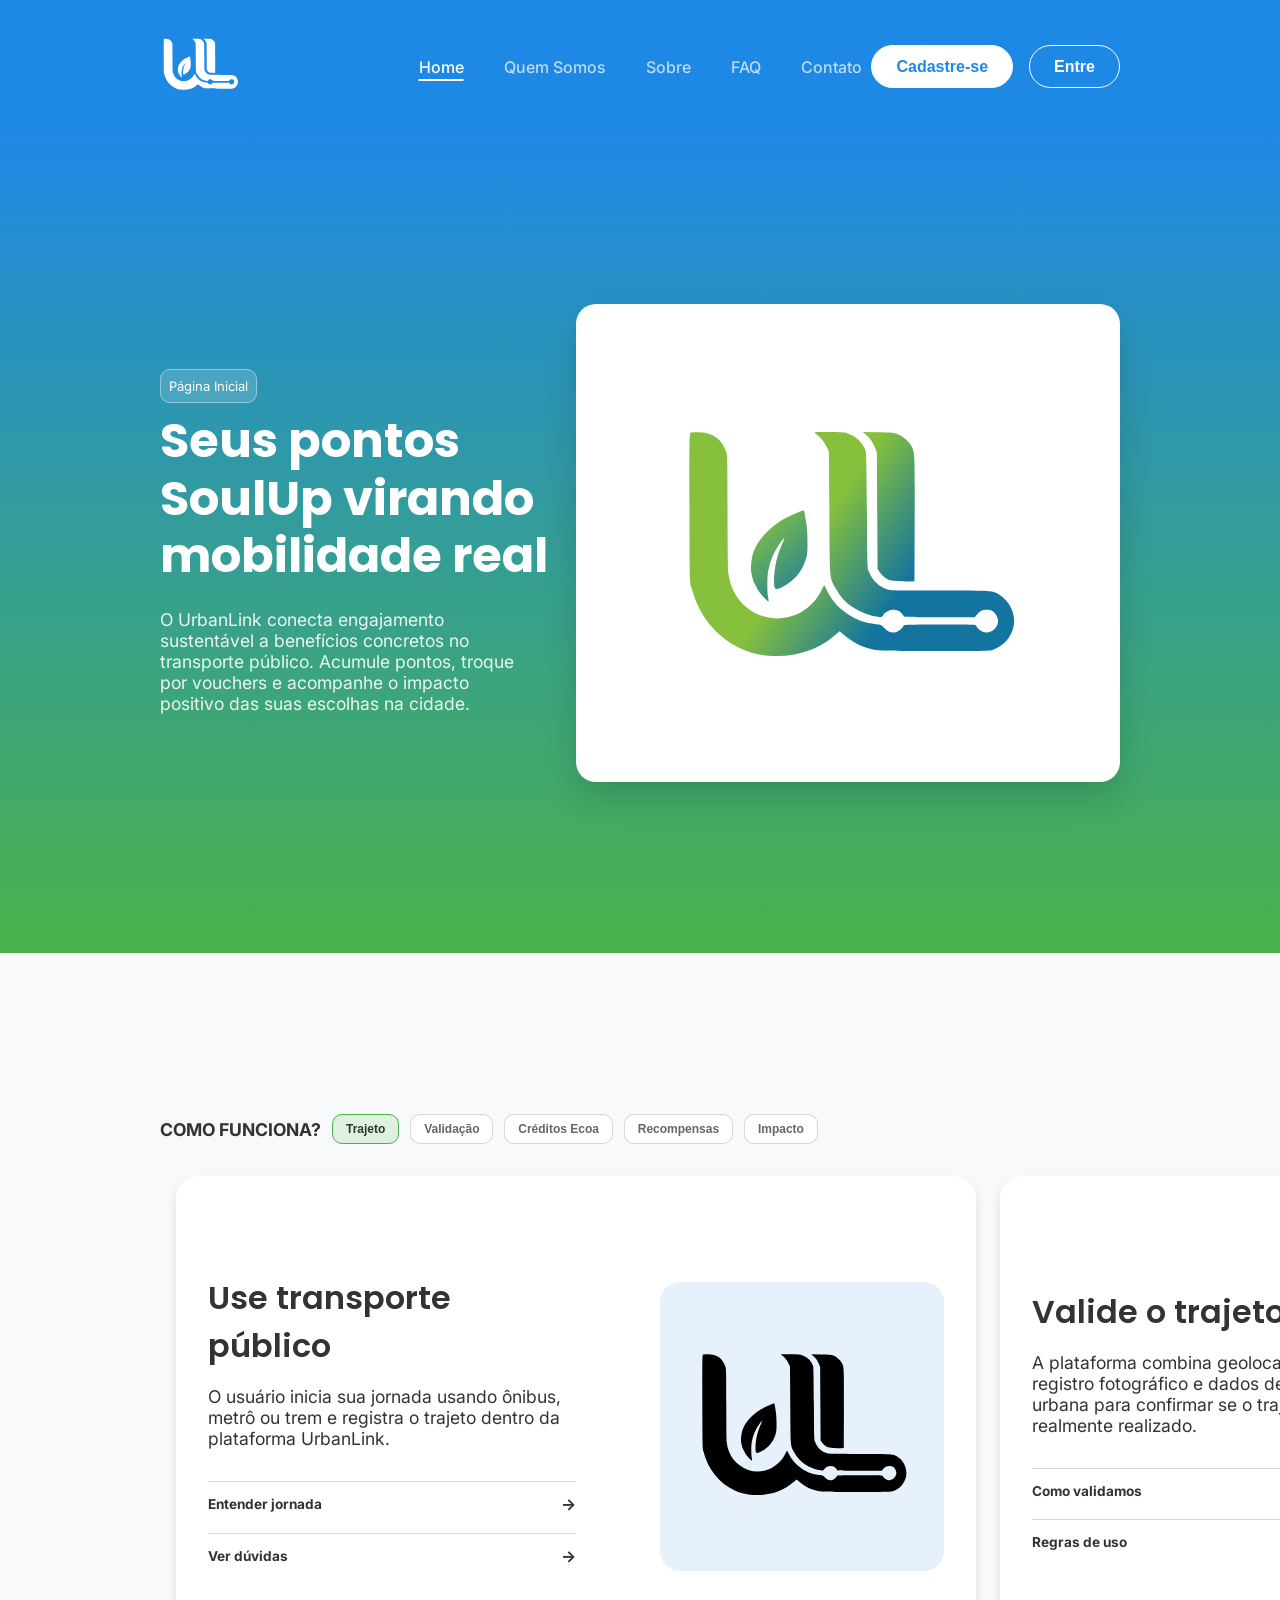
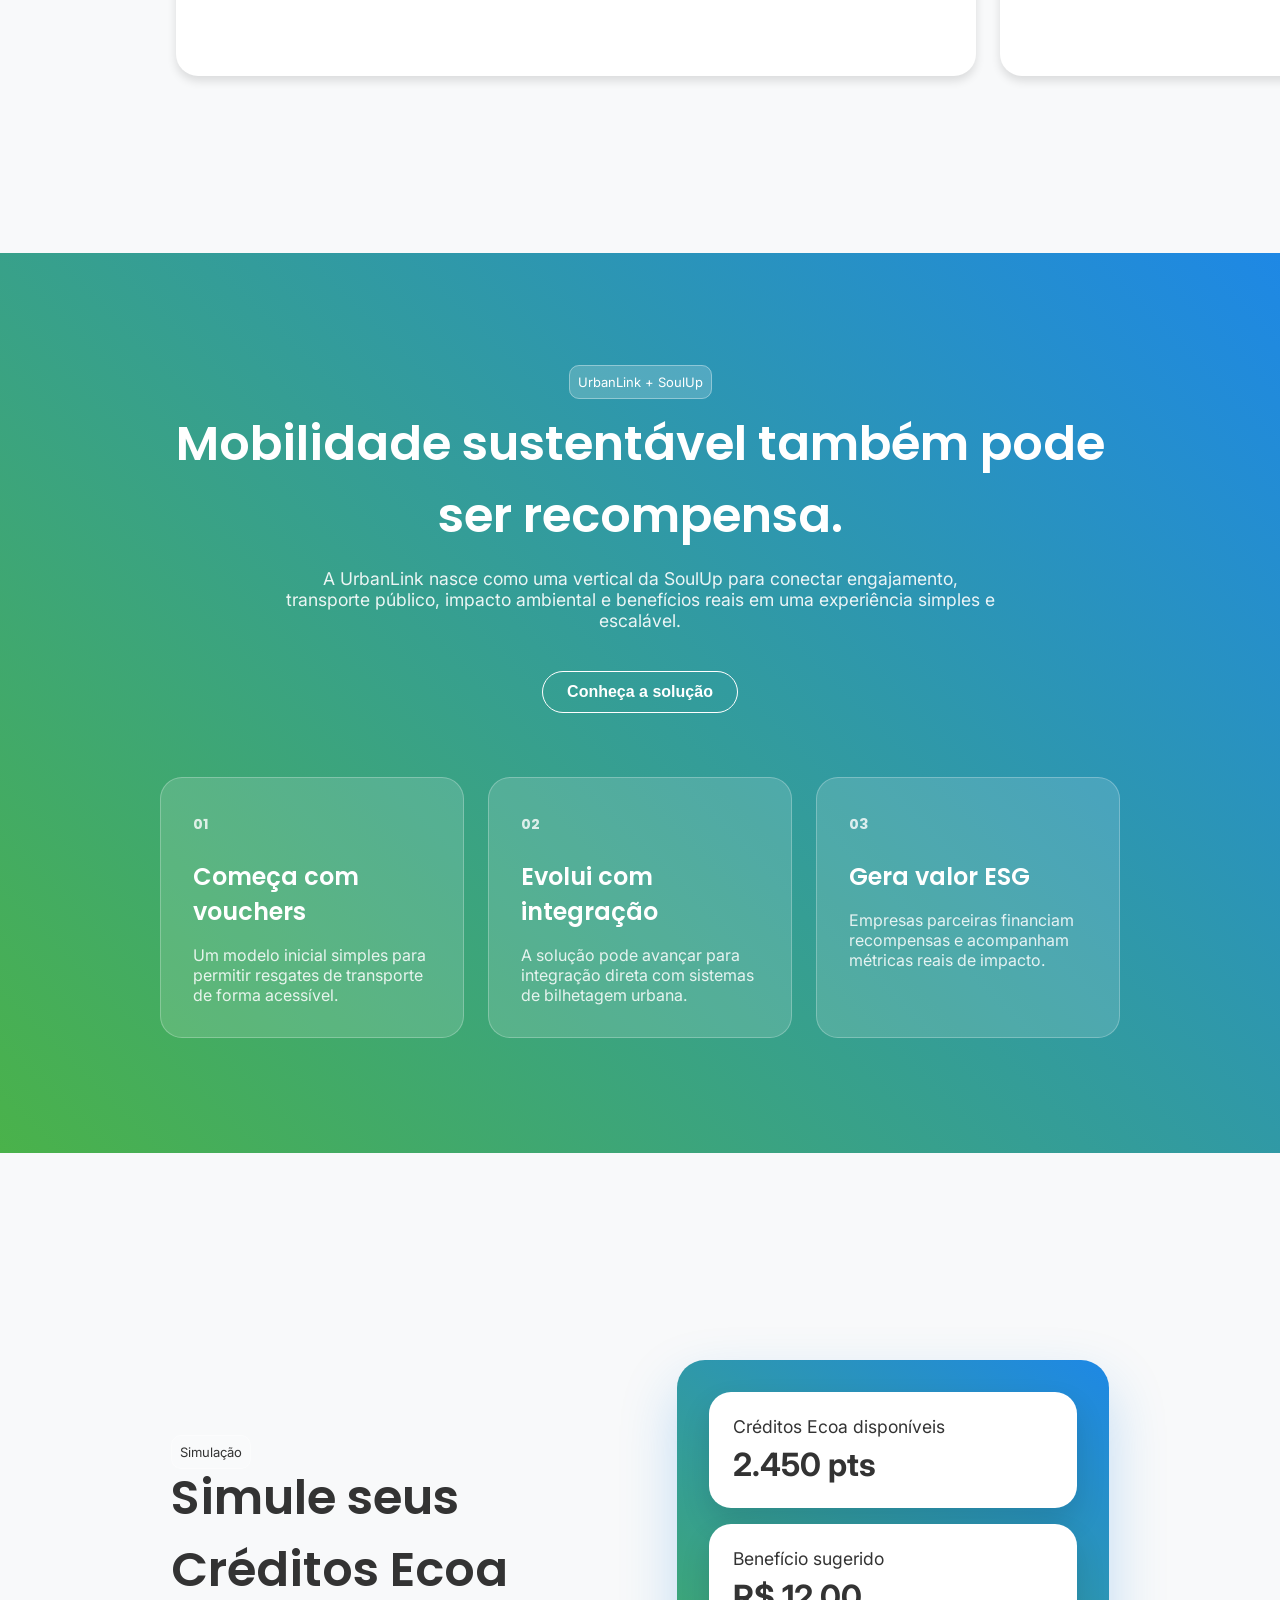
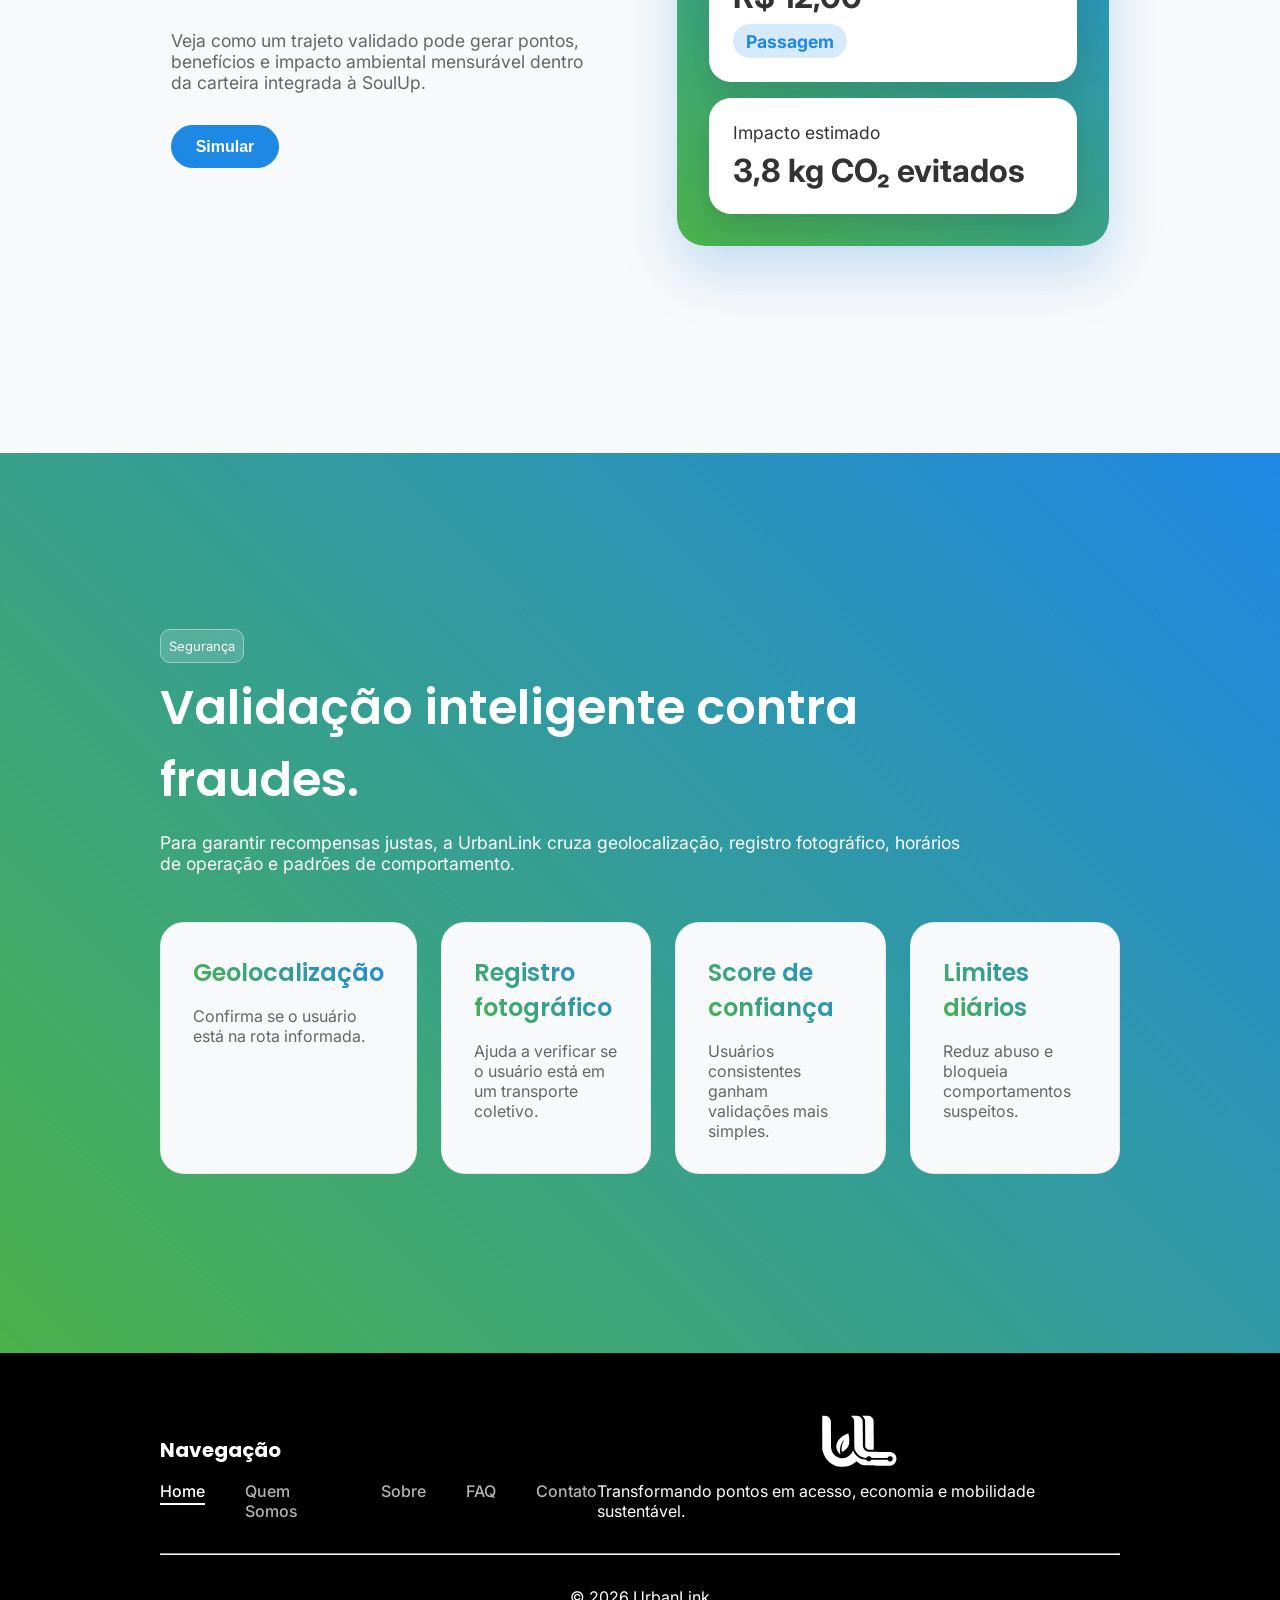
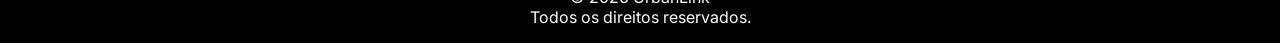
==== index.html @ baed4be4 "Merge pull request #10 from challenge2026-Andres/ajusta-pagina-inicial altera conteudo da pagina ini" ====
<!doctype html>
<html lang="pt-br">

<head>
  <meta charset="UTF-8" />
  <meta name="viewport" content="width=device-width, initial-scale=1.0" />

  <link rel="icon" type="image/x-icon" href="assets/logo_UrbanLink_branca.svg" />

  <!-- Estilos padrao -->
  <link rel="stylesheet" href="css/styles.css" />

  <!-- Estilos pagina index.html -->
  <link rel="stylesheet" href="css/index.css" />

  <!-- Google fonts -->
  <link rel="preconnect" href="https://fonts.googleapis.com" />
  <link rel="preconnect" href="https://fonts.gstatic.com" crossorigin />

  <link
    href="https://fonts.googleapis.com/css2?family=Inter:ital,opsz,wght@0,14..32,100..900;1,14..32,100..900&family=Poppins:ital,wght@0,100;0,200;0,300;0,400;0,500;0,600;0,700;0,800;0,900&display=swap"
    rel="stylesheet" />

  <title>UrbanLink - Home</title>
</head>

<body>
  <nav>
    <a class="logo" href="index.html">
      <img src="assets/logo_UrbanLink_branca.svg" alt="logo da UrbanLink" />
    </a>

    <ul class="nav-links">
      <li><a href="index.html" id="active_link">Home</a></li>
      <li><a href="pages/quemSomos.html">Quem Somos</a></li>
      <li><a href="pages/sobre.html">Sobre</a></li>
      <li><a href="pages/faq.html">FAQ</a></li>
      <li><a href="pages/contato.html">Contato</a></li>
    </ul>

    <div class="nav-buttons">
      <button class="btn-branco">Cadastre-se</button>
      <button class="btn-vazado">Entre</button>
    </div>
  </nav>

  <header>
    <div class="texto-header">
      <div class="mb-1">
        <span class="caixa-destacada">Página Inicial</span>
      </div>
      <h1>Seus pontos SoulUp virando mobilidade real</h1>
      <p>
        O UrbanLink conecta engajamento sustentável a benefícios concretos no
        transporte público. Acumule pontos, troque por vouchers e acompanhe o
        impacto positivo das suas escolhas na cidade.
      </p>
    </div>
    <div class="logo-header">
      <img src="assets/logo_UrbanLink.svg" alt="Logo grande do UrbanLink" />
    </div>
  </header>

  <main>
    <section class="como-funciona">
      <div class="como-funciona-tabs">
        <span>Como funciona?</span>
        <button class="tab active" data-target="0">Trajeto</button>
        <button class="tab" data-target="1">Validação</button>
        <button class="tab" data-target="2">Créditos Ecoa</button>
        <button class="tab" data-target="3">Recompensas</button>
        <button class="tab" data-target="4">Impacto</button>
      </div>

      <div class="cards-container">
        <article class="card">
          <div class="card-content">
            <h3>Use transporte público</h3>
            <p>
              O usuário inicia sua jornada usando ônibus, metrô ou trem e
              registra o trajeto dentro da plataforma UrbanLink.
            </p>

            <div class="card-links">
              <a href="pages/sobre.html">Entender jornada</a>
              <a href="pages/faq.html">Ver dúvidas</a>
            </div>
          </div>

          <div class="card-img colorCard-1">
            <img src="assets/logo_UrbanLink_preta.svg" alt="" />
          </div>
        </article>

        <article class="card">
          <div class="card-content">
            <h3>Valide o trajeto</h3>
            <p>
              A plataforma combina geolocalização, registro fotográfico e dados
              de mobilidade urbana para confirmar se o trajeto foi realmente
              realizado.
            </p>

            <div class="card-links">
              <a href="pages/sobre.html">Como validamos</a>
              <a href="pages/faq.html">Regras de uso</a>
            </div>
          </div>

          <div class="card-img colorCard-2">
            <img src="assets/logo_UrbanLink_preta.svg" alt="" />
          </div>
        </article>

        <article class="card">
          <div class="card-content">
            <h3>Ganhe Créditos Ecoa</h3>
            <p>
              Após a validação, o usuário recebe pontos proporcionais ao trajeto
              e ao meio de transporte utilizado.
            </p>

            <div class="card-links">
              <a href="#dashboard">Consultar saldo</a>
              <a href="#dashboard">Ver pontuação</a>
            </div>
          </div>

          <div class="card-img colorCard-3">
            <img src="assets/logo_UrbanLink_preta.svg" alt="" />
          </div>
        </article>

        <article class="card">
          <div class="card-content">
            <h3>Troque por benefícios</h3>
            <p>
              Os Créditos Ecoa podem ser resgatados por passagens, cashback e
              descontos em parceiros da plataforma.
            </p>

            <div class="card-links">
              <a href="#dashboard">Simular troca</a>
              <a href="#dashboard">Ver benefícios</a>
            </div>
          </div>

          <div class="card-img colorCard-4">
            <img src="assets/logo_UrbanLink_preta.svg" alt="" />
          </div>
        </article>

        <article class="card">
          <div class="card-content">
            <h3>Acompanhe seu impacto</h3>
            <p>
              O usuário visualiza métricas como CO₂ não emitido, quantidade de
              trajetos realizados e evolução no sistema de gamificação.
            </p>

            <div class="card-links">
              <a href="pages/sobre.html">Ver impacto</a>
              <a href="#dashboard">Dashboard ambiental</a>
            </div>
          </div>

          <div class="card-img colorCard-5">
            <img src="assets/logo_UrbanLink_preta.svg" alt="" />
          </div>
        </article>
      </div>
    </section>

    <section class="cta-section">
      <div class="cta-content">
        <span class="caixa-destacada">UrbanLink + SoulUp</span>
        <h2>Mobilidade sustentável também pode ser recompensa.</h2>
        <p>
          A UrbanLink nasce como uma vertical da SoulUp para conectar
          engajamento, transporte público, impacto ambiental e benefícios reais
          em uma experiência simples e escalável.
        </p>
        <button class="btn-vazado">Conheça a solução</button>
      </div>

      <div class="cta-cards">
        <article class="cta-card">
          <span>01</span>
          <h3>Começa com vouchers</h3>
          <p>
            Um modelo inicial simples para permitir resgates de transporte de
            forma acessível.
          </p>
        </article>

        <article class="cta-card">
          <span>02</span>
          <h3>Evolui com integração</h3>
          <p>
            A solução pode avançar para integração direta com sistemas de
            bilhetagem urbana.
          </p>
        </article>

        <article class="cta-card">
          <span>03</span>
          <h3>Gera valor ESG</h3>
          <p>
            Empresas parceiras financiam recompensas e acompanham métricas
            reais de impacto.
          </p>
        </article>
      </div>
    </section>

    <section class="deashboard-simulacao-section" id="dashboard">
      <div class="dashboard-text">
        <span class="caixa-destacada">Simulação</span>
        <h2>Simule seus Créditos Ecoa</h2>
        <p>
          Veja como um trajeto validado pode gerar pontos, benefícios e impacto
          ambiental mensurável dentro da carteira integrada à SoulUp.
        </p>
        <button class="btn-azul">Simular</button>
      </div>

      <div class="dashboard-card">
        <div class="saldo-card">
          <p>Créditos Ecoa disponíveis</p>
          <p class="bold-dashboard-card">2.450 pts</p>
        </div>

        <div class="voucher-card">
          <p>Benefício sugerido</p>
          <p class="bold-dashboard-card">R$ 12,00</p>
          <span>Passagem</span>
        </div>

        <div class="impacto-card">
          <p>Impacto estimado</p>
          <p class="bold-dashboard-card">3,8 kg CO₂ evitados</p>
        </div>
      </div>
    </section>

    <section class="seguranca-section">
      <div class="seguranca-text">
        <span class="caixa-destacada">Segurança</span>
        <h2>Validação inteligente contra fraudes.</h2>
        <p>
          Para garantir recompensas justas, a UrbanLink cruza geolocalização,
          registro fotográfico, horários de operação e padrões de
          comportamento.
        </p>
      </div>

      <div class="seguranca-grid">
        <article class="seguranca-card">
          <h3>Geolocalização</h3>
          <p>Confirma se o usuário está na rota informada.</p>
        </article>

        <article class="seguranca-card">
          <h3>Registro fotográfico</h3>
          <p>Ajuda a verificar se o usuário está em um transporte coletivo.</p>
        </article>

        <article class="seguranca-card">
          <h3>Score de confiança</h3>
          <p>Usuários consistentes ganham validações mais simples.</p>
        </article>

        <article class="seguranca-card">
          <h3>Limites diários</h3>
          <p>Reduz abuso e bloqueia comportamentos suspeitos.</p>
        </article>
      </div>
    </section>
  </main>

  <footer>
    <div class="footer-container">
      <div class="footer-links">
        <h4>Navegação</h4>

        <ul class="footer-ul">
          <li><a href="index.html" id="active_link_footer">Home</a></li>
          <li><a href="pages/quemSomos.html">Quem Somos</a></li>
          <li><a href="pages/sobre.html">Sobre</a></li>
          <li><a href="pages/faq.html">FAQ</a></li>
          <li><a href="pages/contato.html">Contato</a></li>
        </ul>
      </div>

      <div class="footer-info">
        <img src="assets/logo_UrbanLink_branca.svg" alt="logo da UrbanLink" />
        <p>Transformando pontos em acesso, economia e mobilidade sustentável.</p>
      </div>
    </div>

    <hr />

    <div class="footer-bottom">
      <p>&copy; 2026 UrbanLink</p>
      <p>Todos os direitos reservados.</p>
    </div>
  </footer>

  <script src="js/index.js"></script>
</body>

</html>
---- css/styles.css ----
/* RESET BÁSICO */
* {
    margin: 0;
    padding: 0;
    box-sizing: border-box;
}

html,
body {
    width: 100%;
    min-height: 100vh;
}

/* VARIÁVEIS DE TEMA (:root) */
:root {
    /* Paleta de Cores Primárias */
    --color-green-light: #8cc63f;
    --color-green-primary: #4ab24a;
    --color-blue-primary: #1e88e5;
    --color-blue-dark: #1565c0;

    /* Cores de Fundo */
    --color-bg-main: #f8f9fa;
    /* Fundo geral da página */
    --color-bg-card: #ffffff;
    /* Fundo para cards */
    --color-bg-dark: #121212;
    --color-card-soft: #eef8e6;
    /* Fundo para footer */

    /* Cores de Texto */
    --color-text-main: #333333;
    /* Texto principal */
    --color-text-muted: #666666;
    /* Texto secundário */
    --color-text-light: #ffffff;
    /* Texto sobre fundos escuros */

    /* Cores de Feedback / Ações */
    --color-success: #28a745;
    --color-warning: #ffc107;
    --color-danger: #dc3545;

    /* Tipografia */
    --font-text: 'Inter', sans-serif;
    /* Para parágrafos e textos gerais */
    --font-title: 'Poppins', sans-serif;
    /* Para títulos e destaques */
    --font-size-base: 20px;
    --font-size-title: 3rem;
    --font-size-subtitle: 1.1rem;
    --font-size-title-card: 2rem;
}

body {
    /* Aplicando a fonte Inter no site inteiro por padrão */
    font-family: var(--font-text);
    font-size: var(--font-size-base);
    color: var(--color-text-main);
    background-color: var(--color-bg-main);
}

h1,
h2,
h3,
h4,
h5,
h6 {
    /* aplicando a fonte Poppins somente nos títulos */
    font-family: var(--font-title);
    color: var(--color-text-main);
    font-weight: 600;
    margin-bottom: 1rem;
}

/* padding dos sections, header, etc */
header,
section {
    padding: 4rem 10rem;
}

/* Navbar */
nav {
    display: flex;
    justify-content: space-between;
    align-items: center;
    padding: 1.5rem 10rem;
    width: 100%;
    background-color: var(--color-blue-primary);
    position: relative;
}

/* logo na navbar */
.logo img {
    height: auto;
    max-height: 80px;
}

/* links de navegacao entre paginas */
.nav-links {
    display: flex;
    list-style: none;
    gap: 2.5rem;
    position: absolute;
    left: 50%;
    transform: translateX(-50%);
    top: 50%;
    transform: translate(-50%, -50%);
    font-weight: 500;
    font-size: 16px;
}

.nav-links a {
    text-decoration: none;
    color: var(--color-text-light);
    transition: 0.3s ease;
    opacity: 0.7;
}

a:hover {
    opacity: 1;
}

#active_link {
    text-decoration: underline;
    text-decoration-color: var(--color-text-light);
    text-decoration-thickness: 2px;
    text-underline-offset: 6px;
    opacity: 1;
}

/* botoes navbar */
.nav-buttons {
    display: flex;
    gap: 1rem;
}

button {
    padding: 0.7rem 1.5rem;
    border-radius: 50px;
    font-size: 1rem;
    font-weight: bold;
    cursor: pointer;
    transition: 0.3s ease
}

.btn-branco {
    background-color: var(--color-text-light);
    color: var(--color-blue-primary);
    border: 1px solid var(--color-text-light);
}

.btn-branco:hover {
    opacity: 0.9;
    transform: translateY(-1px);
}

.btn-azul {
    background-color: var(--color-blue-primary);
    color: var(--color-text-light);
    border: 1px solid var(--color-blue-primary);
}

.btn-azul:hover {
    opacity: 0.9;
    transform: translateY(-1px);
}

.btn-vazado {
    background-color: transparent;
    color: var(--color-text-light);
    border: 1px solid var(--color-text-light);
}

.btn-vazado:hover {
    background-color: var(--color-text-light);
    color: var(--color-blue-primary);
    transform: translateY(-1px);
}

/* header */
header {
    display: flex;
    align-items: center;
    justify-content: space-between;
    background: linear-gradient(180deg, var(--color-blue-primary), var(--color-green-primary));
    min-height: calc(100vh - 80px);

}

.texto-header {
    flex: 1;
    color: var(--color-text-light);
}

.texto-header h1 {
    font-size: var(--font-size-title);
    margin-bottom: 1.5rem;
    line-height: 1.2;
    color: var(--color-text-light);
    font-weight: bold;
}

.texto-header p {
    font-size: var(--font-size-subtitle);
    opacity: 0.9;
    max-width: 90%;
}

.logo-header {
    flex: 1;
    display: flex;
    justify-content: center;
    align-items: center;
    background-color: var(--color-bg-card);
    padding: 4rem;
    border-radius: 20px;
    box-shadow: 0 15px 35px rgba(0, 0, 0, 0.15);
}

.logo-header img {
    width: 100%;
    max-width: 350px;
    height: auto;
}

/* footer */

footer {
    background-color: #000;
    color: var(--color-text-light);
    padding: 3rem 10rem 1rem;
}

.footer-container {
    display: flex;
    justify-content: space-between;
    align-items: end;
}

.footer-links h4 {
    color: var(--color-text-light);
    font-weight: bold;
}

.footer-ul {
    display: flex;
    list-style: none;
    gap: 2.5rem;
    font-weight: 500;
    font-size: 16px;
}

.footer-ul a {

    text-decoration: none;
    color: var(--color-text-light);
    transition: 0.3s ease;
    opacity: 0.7;

}

.footer-ul a:hover {
    opacity: 1;
}

#active_link_footer {
    text-decoration: underline;
    text-decoration-color: var(--color-text-light);
    text-decoration-thickness: 2px;
    text-underline-offset: 6px;
    opacity: 1;
}

.footer-info {
    display: flex;
    flex-direction: column;
    font-size: 16px;

}

.footer-info img {
    max-height: 80px;
}

footer hr {
    margin: 2rem 0;
}

.footer-bottom {
    text-align: center;
    font-size: 16px;
}

.caixa-destacada{
    background-color: rgba(255, 255, 255, 0.15);
    padding: 0.5rem;
    font-size: small;
    border-radius: 10px;
    border-color: rgba(255, 255, 255, 0.4);
    border-style: solid;
    border-width: 1px;
}

.mb-1{
    margin-bottom: 1rem;
}

.texto-vermelho{
    color: var(--color-danger);
}
---- css/index.css ----
/* section como funciona */
.como-funciona {
    display: flex;
    flex-direction: column;
    justify-content: center;
    min-height: 100vh;
    padding: 5rem 0 5rem 10rem;
    overflow: hidden;
    background-color: var(--color-bg-main);
}

.como-funciona-tabs {
    display: flex;
    align-items: center;
    gap: 0.7rem;
    margin-bottom: 1rem;
    flex-wrap: wrap;
}

.como-funciona-tabs span {
    font-size: var(--font-size-subtitle);
    font-weight: bold;
    text-transform: uppercase;
    color: var(--color-text-main);
}

.tab {
    border: 1px solid #00000027;
    background-color: var(--color-bg-card);
    color: var(--color-text-muted);
    padding: 0.45rem 0.8rem;
    border-radius: 10px;
    font-size: 0.75rem;
}

.tab.active {
    background-color: color-mix(in srgb, var(--color-green-primary) 18%, white);
    border-color: var(--color-green-primary);
    color: var(--color-text-main);
}

.cards-container {
    display: flex;
    gap: 1.5rem;
    overflow-x: auto;
    padding: 1rem 10rem 1rem 1rem;
}

.cards-container::-webkit-scrollbar {
    display: none;
}

.card {
    min-height: 500px;
    min-width: 800px;
    border-radius: 22px;
    padding: 2rem;
    display: flex;
    justify-content: space-between;
    align-items: center;
    gap: 2rem;
    overflow: hidden;
    background-color: var(--color-bg-card);
    box-shadow: 0 5px 10px rgba(0, 0, 0, 0.12);
}

.card-content {
    width: 50%;
}

.card h3 {
    font-size: var(--font-size-title-card);
    margin-bottom: 1rem;
    color: var(--color-text-main);
}

.card p {
    font-size: var(--font-size-subtitle);
    color: var(--color-text-main);
    margin-bottom: 2rem;
}

.card-links {
    display: flex;
    flex-direction: column;
    gap: 0.4rem;
}

.card-links a {
    display: flex;
    justify-content: space-between;
    align-items: center;
    width: 100%;
    padding: 0.75rem 0;
    border-top: 1px solid #00000027;
    color: var(--color-text-main);
    font-size: 0.85rem;
    font-weight: bold;
    text-decoration: none;
    transition: 0.3s ease;
}

.card-links a::after {
    content: "→";
    font-size: 1rem;
}

.card-links a:hover {
    padding-left: 0.4rem;
    opacity: 0.75;
}

.card-img {
    padding: 2rem;
    border-radius: 20px;
}

.card-img img {
    max-width: 220px;
}

.colorCard-1 {
    background-color: #E6F1FB;
}

.colorCard-2 {
    background-color: #EAF3DE;
}

.colorCard-3 {
    background-color: #E1F5EE;
}

.colorCard-4 {
    background-color: #FAEEDA;
}

.colorCard-5 {
    background-color: #E9E6FB;
}

/* section dashboard simulacao */
.deashboard-simulacao-section {
    min-height: 100vh;
    display: flex;
    align-items: center;
    justify-content: space-evenly;
    gap: 4rem;
    background-color: var(--color-bg-main);
}

.dashboard-text,
.dashboard-card {
    width: 45%;
}

.dashboard-text h2 {
    font-size: var(--font-size-title);
    margin-bottom: 1.5rem;
}

.dashboard-text p {
    color: var(--color-text-muted);
    font-size: var(--font-size-subtitle);
    margin-bottom: 2rem;
}

.dashboard-card {
    display: flex;
    flex-direction: column;
    gap: 1rem;
    background: linear-gradient(-145deg, var(--color-blue-primary), var(--color-green-primary));
    padding: 2rem;
    border-radius: 28px;
    box-shadow: 0 25px 55px rgba(30, 136, 229, 0.25);
}

.saldo-card,
.voucher-card,
.impacto-card {
    display: flex;
    flex-direction: column;
    background-color: var(--color-bg-card);
    padding: 1.5rem;
    border-radius: 22px;
    box-shadow: 0 14px 30px rgba(0, 0, 0, 0.12);
    transition: 0.3s ease;
    gap: 0.5rem;
}

.saldo-card:hover,
.voucher-card:hover,
.impacto-card:hover {
    transform: translateY(-5px);
    cursor: pointer;
}

.saldo-card p,
.voucher-card p,
.impacto-card p {
    font-size: var(--font-size-subtitle);
}

.bold-dashboard-card {
    font-weight: bold;
    font-size: 2rem !important;
}

.voucher-card span {
    background-color: color-mix(in srgb, var(--color-blue-primary) 18%, white);
    width: fit-content;
    color: var(--color-blue-primary);
    padding: 0.4rem 0.8rem;
    border-radius: 50px;
    font-weight: bold;
    font-size: var(--font-size-subtitle);
}

/* section seguranca */
.seguranca-section {
    min-height: 100vh;
    padding: 5rem 10rem;
    background: linear-gradient(-135deg, var(--color-blue-primary), var(--color-green-primary));
    color: var(--color-text-light);
    display: flex;
    flex-direction: column;
    justify-content: center;
    gap: 3rem;
}

.seguranca-text {
    max-width: 820px;
}

.seguranca-text h2 {
    font-size: var(--font-size-title);
    color: var(--color-text-light);
    margin: 1rem 0;
}

.seguranca-text p {
    color: var(--color-text-muted);
    font-size: var(--font-size-subtitle);
    color: var(--color-text-light);
}

.seguranca-grid {
    display: grid;
    grid-template-columns: repeat(4, 1fr);
    gap: 1.5rem;
}

.seguranca-card {
    min-height: 240px;
    border-radius: 24px;
    padding: 2rem;
    background-color: var(--color-bg-main);
    border: 1px solid #00000010;
    transition: 0.3s ease;
}

.seguranca-card:hover {
    transform: translateY(-6px);
    box-shadow: 0 18px 35px -28px rgba(0, 0, 0, 0.35);
    cursor: pointer;
}

/* pesquisa pra saber como deixa a cor da fonte com efeito degrade */
.seguranca-card h3 {
    font-size: 1.5rem;
    margin-bottom: 1rem;
    background: linear-gradient(-135deg, var(--color-blue-primary), var(--color-green-primary));
    -webkit-background-clip: text;
    -webkit-text-fill-color: transparent;
}

.seguranca-card p {
    color: var(--color-text-muted);
    font-size: 1rem;
}

/* section call to action */
.cta-section {
    background: linear-gradient(-135deg, var(--color-blue-primary), var(--color-green-primary));
    color: var(--color-text-light);
    text-align: center;
    padding: 5rem 10rem;
    min-height: 100vh;

    display: flex;
    flex-direction: column;
    justify-content: center;
    align-items: center;
    gap: 4rem;
}

.cta-content {
    max-width: 980px;
}

.cta-content .caixa-destacada {
    background-color: rgba(255, 255, 255, 0.18);
    color: var(--color-text-light);
    border: 1px solid rgba(255, 255, 255, 0.35);
}

.cta-section h2 {
    font-size: var(--font-size-title);
    margin: 1rem 0;
    color: var(--color-text-light);
}

.cta-section p {
    font-size: var(--font-size-subtitle);
    opacity: 0.9;
    max-width: 720px;
    margin: 0 auto 2.5rem auto;
}

.cta-cards {
    width: 100%;
    display: grid;
    grid-template-columns: repeat(3, 1fr);
    gap: 1.5rem;
}

.cta-card {
    text-align: left;
    padding: 2rem;
    border-radius: 22px;
    background-color: rgba(255, 255, 255, 0.14);
    border: 1px solid rgba(255, 255, 255, 0.25);
    transition: 0.3s ease;
}

.cta-card:hover {
    transform: translateY(-6px);
    background-color: rgba(255, 255, 255, 0.20);
    cursor: pointer;
}

.cta-card span {
    display: inline-block;
    font-family: var(--font-title);
    font-size: 0.9rem;
    font-weight: bold;
    margin-bottom: 1.5rem;
    opacity: 0.8;
}

.cta-card h3 {
    color: var(--color-text-light);
    font-size: 1.5rem;
    margin-bottom: 1rem;
}

.cta-card p {
    color: var(--color-text-light);
    font-size: 1rem;
    opacity: 0.85;
    margin: 0;
}
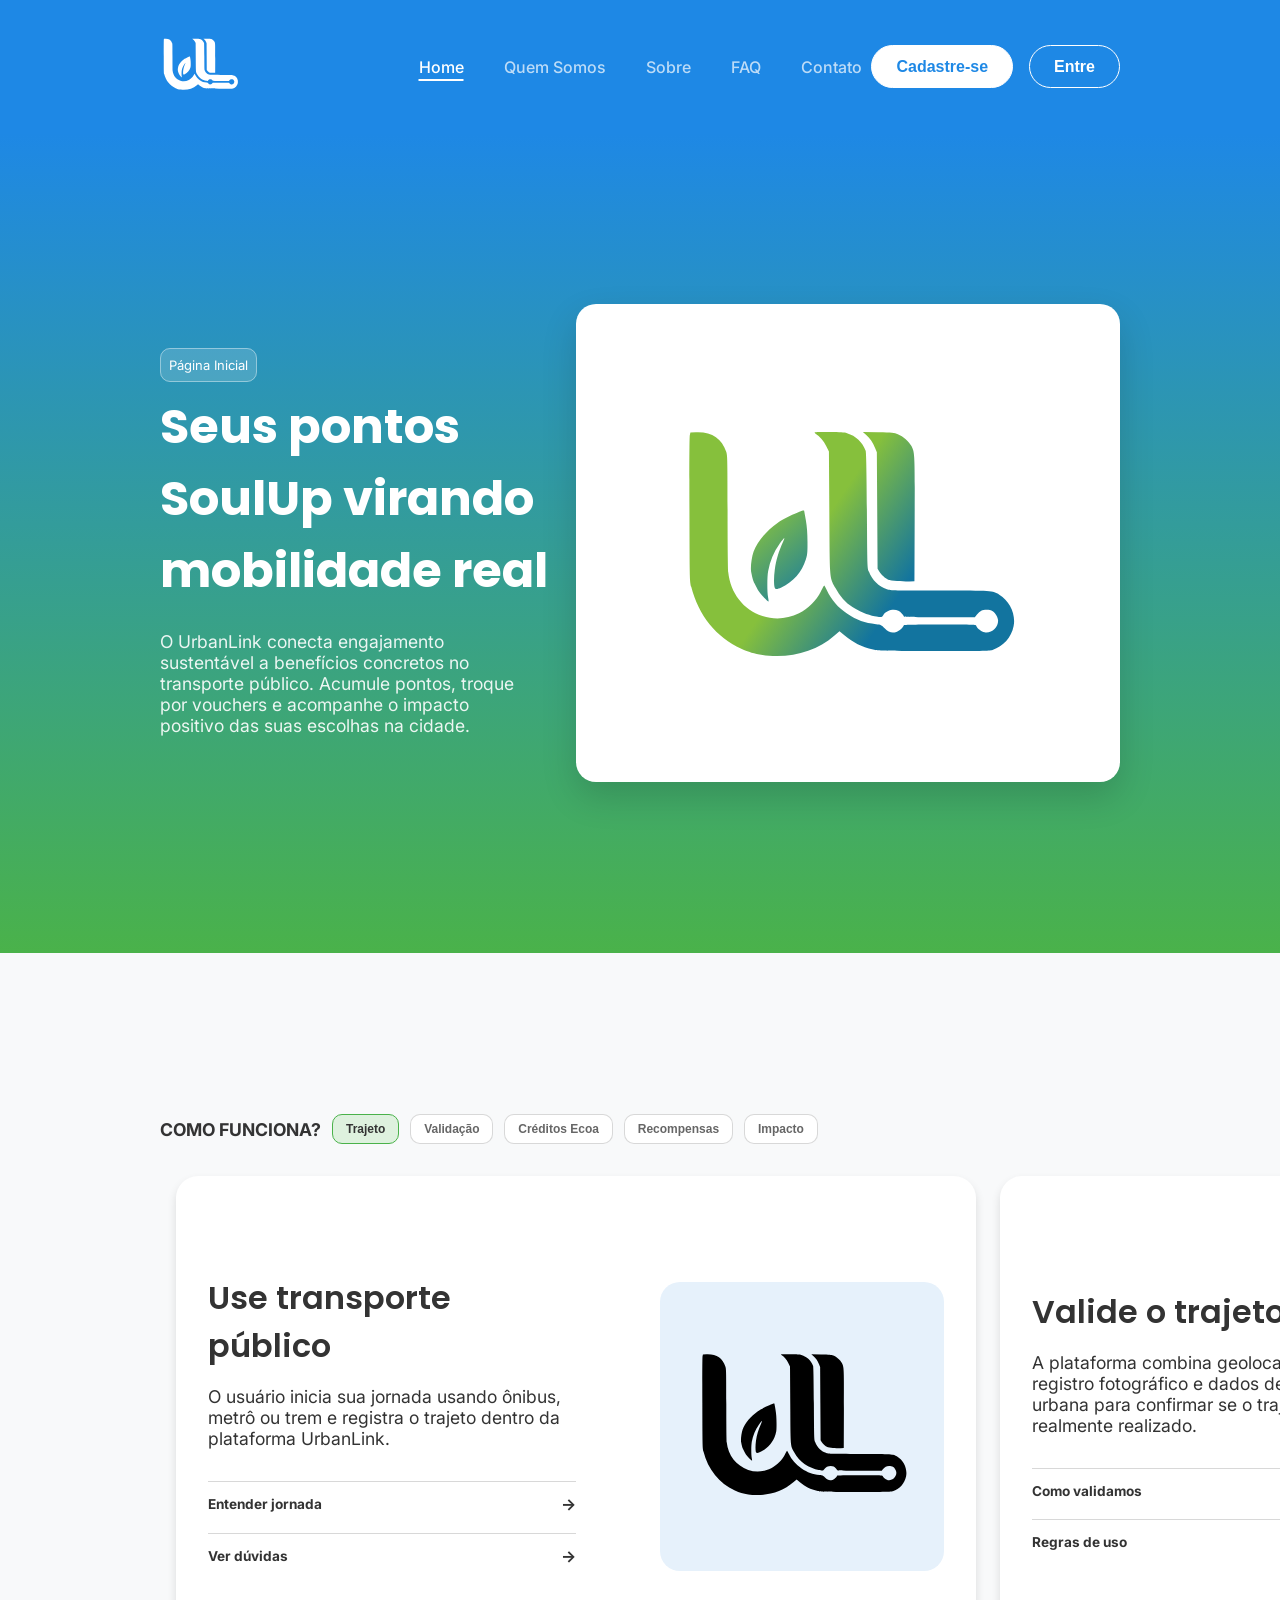
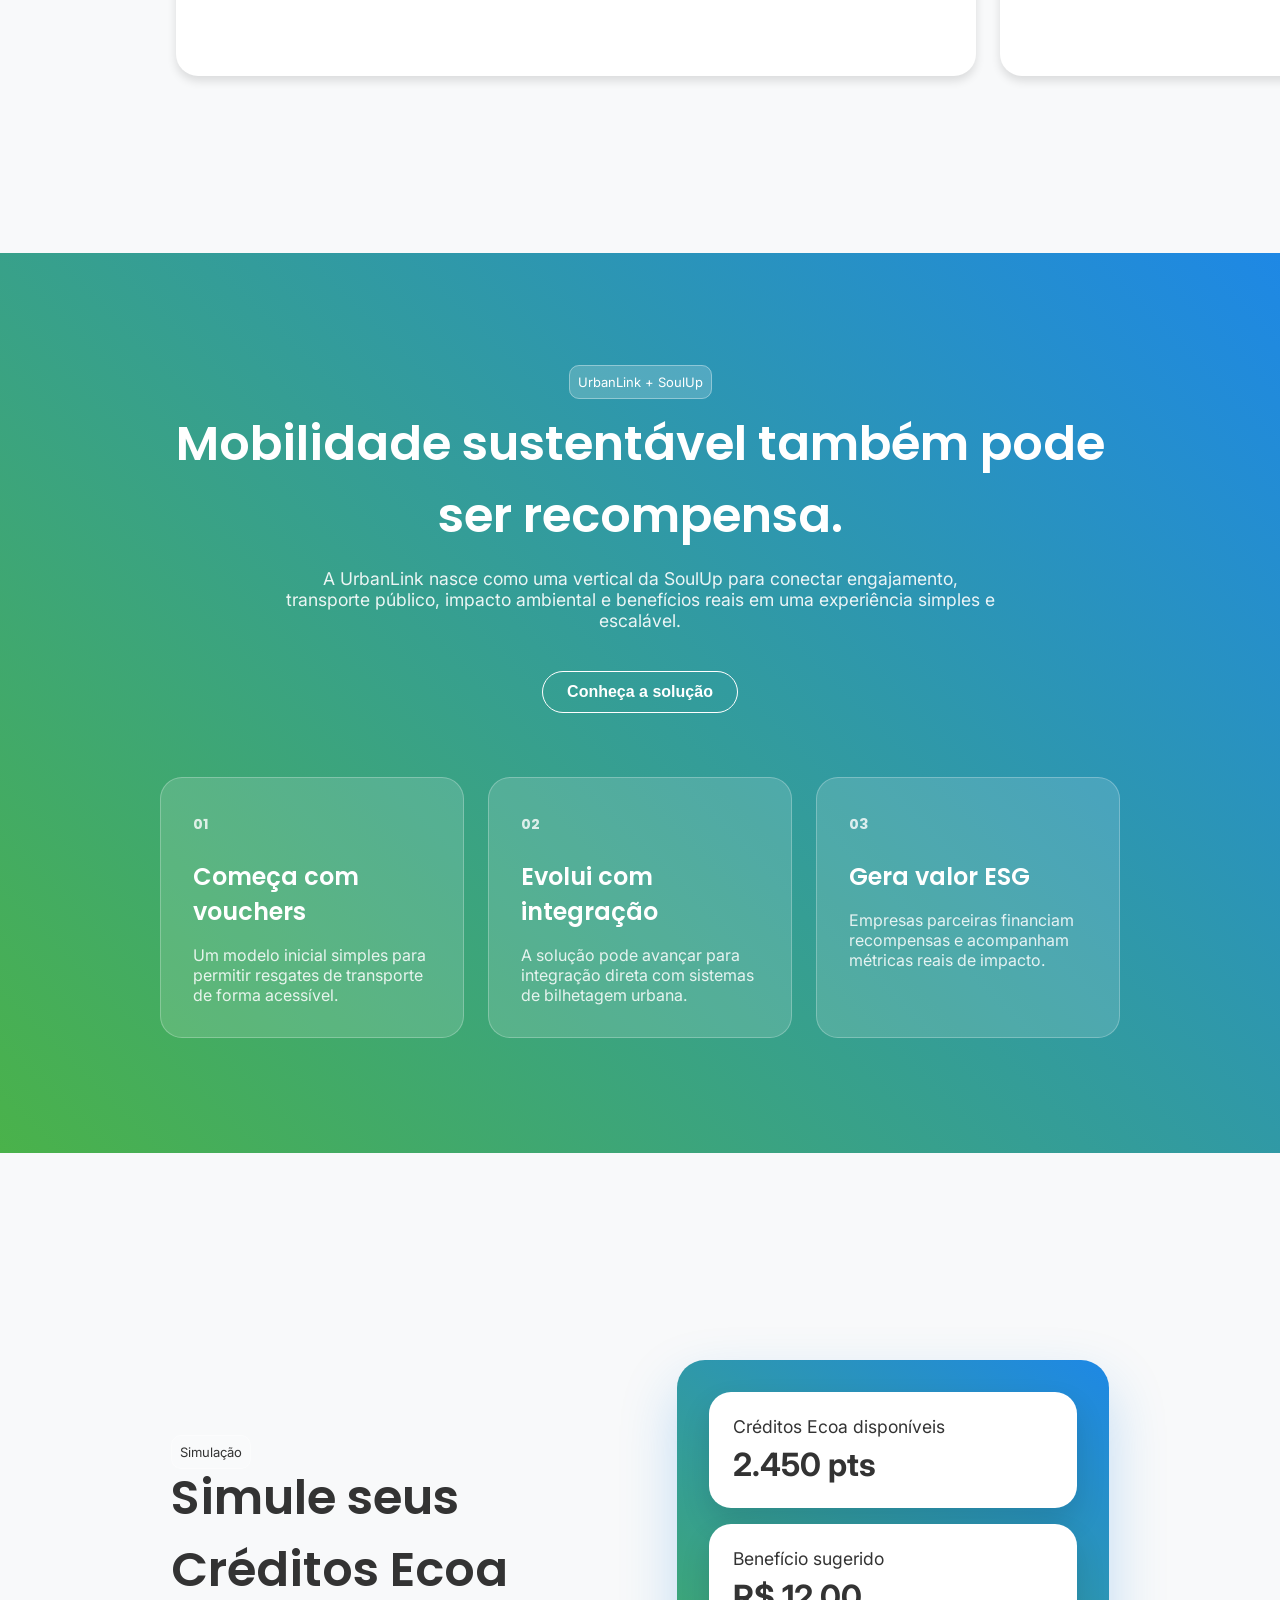
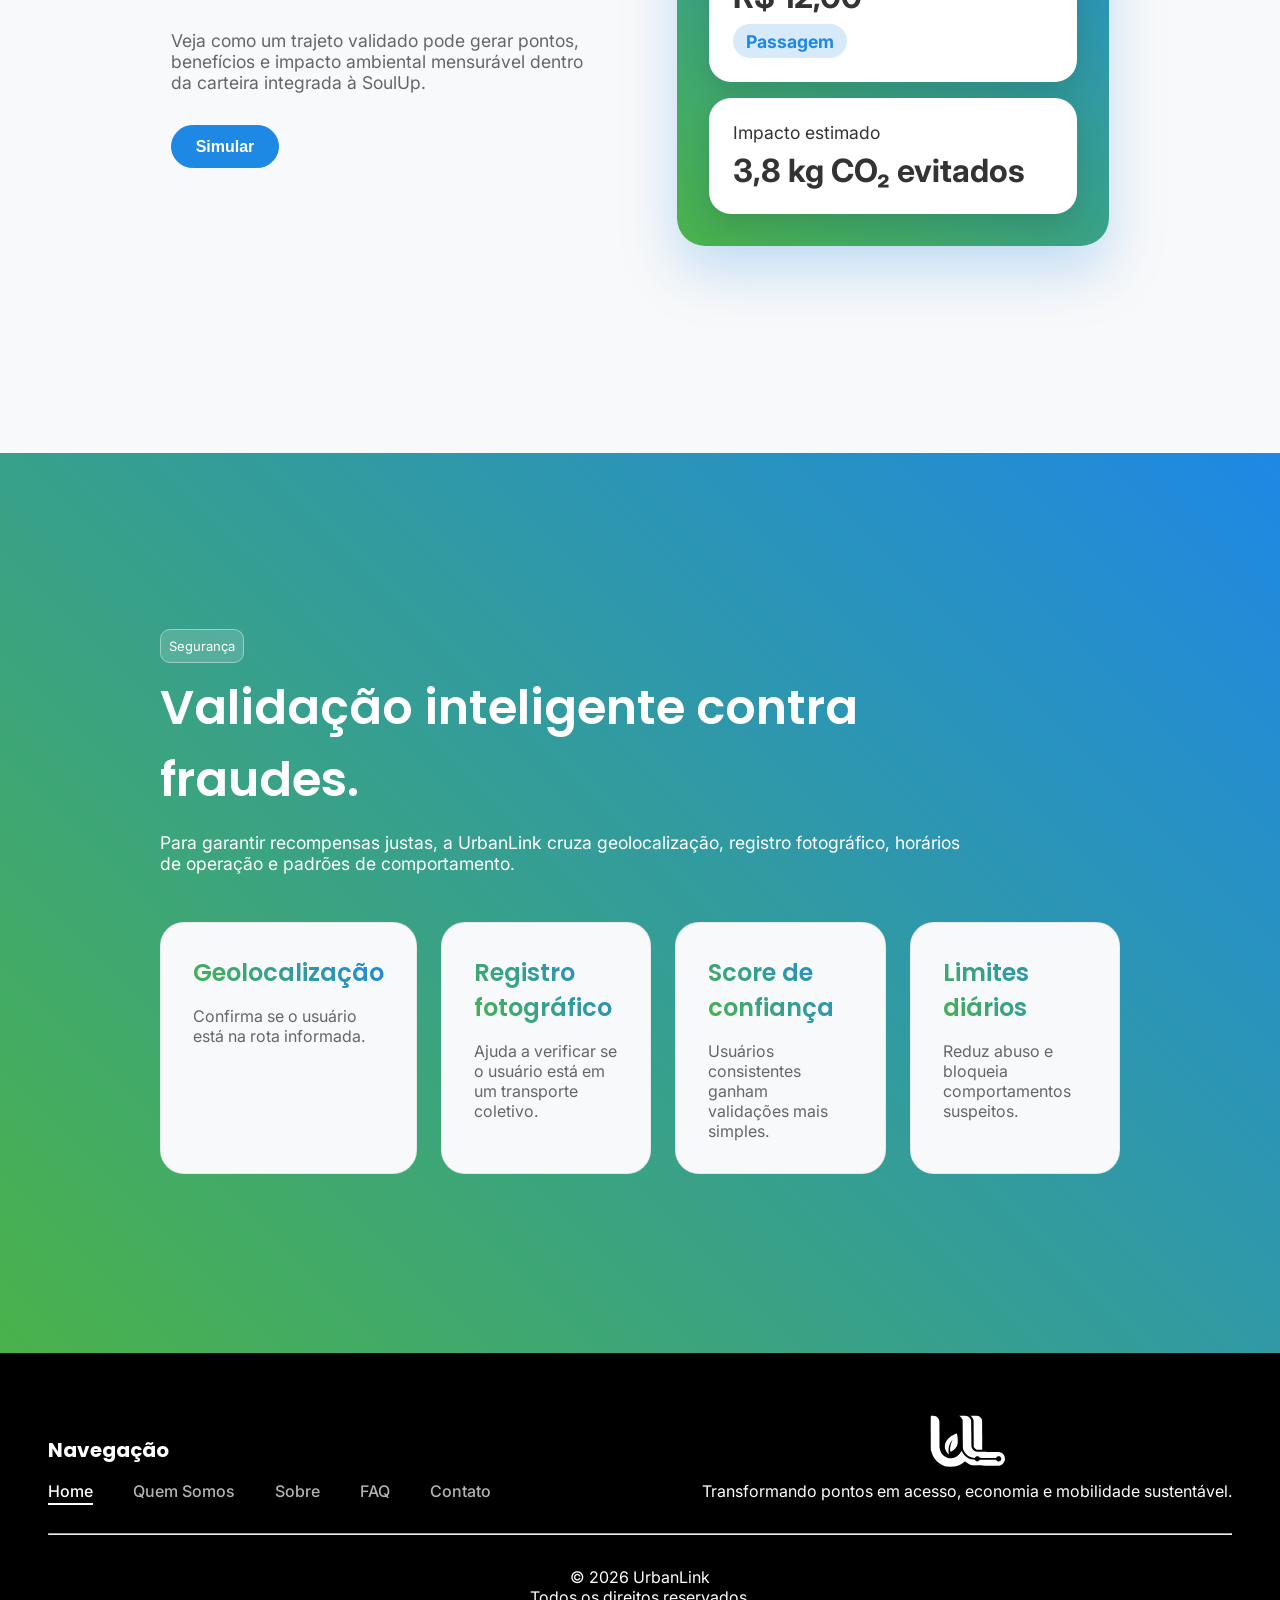
==== commit 46130bcb: "Merge pull request #11 from challenge2026-Andres/responsividade-home adiciona responsividade a pagin" ====
--- a/index.html
+++ b/index.html
@@ -29,6 +29,10 @@
     <a class="logo" href="index.html">
       <img src="assets/logo_UrbanLink_branca.svg" alt="logo da UrbanLink" />
     </a>
+
+    <button class="menu-hamburguer" id="menu-hamburguer" aria-label="Abrir menu">
+      ☰
+    </button>
 
     <ul class="nav-links">
       <li><a href="index.html" id="active_link">Home</a></li>
--- a/css/styles.css
+++ b/css/styles.css
@@ -178,6 +178,15 @@
     transform: translateY(-1px);
 }
 
+.menu-hamburguer {
+    display: none;
+    background-color: transparent;
+    border: none;
+    color: var(--color-text-light);
+    font-size: 2rem;
+    padding: 0;
+}
+
 /* header */
 header {
     display: flex;
@@ -193,10 +202,10 @@
     color: var(--color-text-light);
 }
 
+
 .texto-header h1 {
     font-size: var(--font-size-title);
     margin-bottom: 1.5rem;
-    line-height: 1.2;
     color: var(--color-text-light);
     font-weight: bold;
 }
@@ -229,7 +238,7 @@
 footer {
     background-color: #000;
     color: var(--color-text-light);
-    padding: 3rem 10rem 1rem;
+    padding: 3rem 3rem 1rem;
 }
 
 .footer-container {
@@ -292,7 +301,7 @@
     font-size: 16px;
 }
 
-.caixa-destacada{
+.caixa-destacada {
     background-color: rgba(255, 255, 255, 0.15);
     padding: 0.5rem;
     font-size: small;
@@ -302,10 +311,194 @@
     border-width: 1px;
 }
 
-.mb-1{
+.mb-1 {
     margin-bottom: 1rem;
 }
 
-.texto-vermelho{
+.texto-vermelho {
     color: var(--color-danger);
+}
+
+@media (max-width: 1200px) {
+
+    header,
+    section {
+        padding: 4rem 4rem;
+    }
+
+    nav {
+        padding: 1.5rem 4rem;
+    }
+
+    /* header */
+
+    .texto-header h1 {
+        margin-bottom: 1rem;
+    }
+
+}
+
+/* RESPONSIVIDADE GERAL */
+
+/* Notebook menor */
+@media (max-width: 1200px) {
+    :root {
+        --font-size-base: 18px;
+        --font-size-title: 2.4rem;
+        --font-size-title-card: 1.8rem;
+    }
+
+    header,
+    section {
+        padding: 4rem 4rem;
+    }
+
+    nav {
+        padding: 1.5rem 4rem;
+    }
+
+    .nav-links {
+        gap: 1.5rem;
+        font-size: 14px;
+    }
+
+    .logo img {
+        max-height: 65px;
+    }
+
+    .nav-buttons {
+        gap: 0.5rem;
+    }
+
+    button {
+        padding: 0.65rem 1.1rem;
+        font-size: 0.9rem;
+    }
+
+    .logo-header {
+        padding: 3rem;
+    }
+
+    .logo-header img {
+        max-width: 300px;
+    }
+}
+
+/* Tablet */
+@media (max-width: 900px) {
+    :root {
+        --font-size-base: 17px;
+        --font-size-title: 2.2rem;
+        --font-size-subtitle: 1rem;
+        --font-size-title-card: 1.7rem;
+    }
+
+    nav {
+        padding: 1.2rem 2rem;
+    }
+
+    header {
+        flex-direction: column;
+        text-align: center;
+        gap: 2.5rem;
+        min-height: auto;
+        padding: 4rem 2rem;
+    }
+
+    .texto-header p {
+        max-width: 100%;
+    }
+
+    .logo-header {
+        width: 100%;
+        max-width: 480px;
+        padding: 2.5rem;
+    }
+
+    .footer-container {
+        flex-direction: column;
+        align-items: flex-start;
+        gap: 2rem;
+    }
+
+    .footer-ul {
+        flex-wrap: wrap;
+        gap: 1.2rem;
+    }
+}
+
+/* Celular */
+@media (max-width: 600px) {
+    :root {
+        --font-size-base: 16px;
+        --font-size-title: 2rem;
+        --font-size-subtitle: 1rem;
+        --font-size-title-card: 1.6rem;
+    }
+
+    header,
+    section {
+        padding: 3rem 1.5rem;
+    }
+
+    nav {
+        padding: 1rem 1.5rem;
+    }
+
+    .logo img {
+        max-height: 50px;
+    }
+
+    .menu-hamburguer {
+        display: block;
+    }
+
+    .nav-buttons {
+        display: none;
+    }
+
+    .nav-links {
+        display: none;
+        position: absolute;
+        top: 100%;
+        left: 0;
+        transform: none;
+        width: 100%;
+        background-color: var(--color-blue-primary);
+        flex-direction: column;
+        align-items: center;
+        gap: 1.2rem;
+        padding: 1.5rem 0;
+        font-size: 16px;
+        z-index: 10;
+    }
+
+    .nav-links.active {
+        display: flex;
+    }
+
+    .texto-header h1 {
+        line-height: 1.15;
+    }
+
+    .logo-header {
+        padding: 2rem;
+    }
+
+    .logo-header img {
+        max-width: 240px;
+    }
+
+    footer {
+        padding: 3rem 1.5rem 1rem;
+    }
+
+    .footer-ul {
+        flex-direction: column;
+        gap: 0.8rem;
+    }
+
+    .footer-info img {
+        max-height: 60px;
+    }
 }
--- a/css/index.css
+++ b/css/index.css
@@ -359,4 +359,191 @@
     font-size: 1rem;
     opacity: 0.85;
     margin: 0;
+}
+
+/* RESPONSIVIDADE HOME */
+
+/* Notebook menor */
+@media (max-width: 1200px) {
+    .como-funciona {
+        padding: 5rem 0 5rem 4rem;
+    }
+
+    .cards-container {
+        padding-right: 4rem;
+    }
+
+    .card {
+        min-width: 680px;
+    }
+
+    .card-img img {
+        max-width: 180px;
+    }
+
+    .deashboard-simulacao-section,
+    .seguranca-section,
+    .cta-section {
+        padding-left: 4rem;
+        padding-right: 4rem;
+    }
+
+    .seguranca-grid {
+        grid-template-columns: repeat(2, 1fr);
+    }
+}
+
+/* Tablet */
+@media (max-width: 900px) {
+    .como-funciona {
+        min-height: auto;
+        padding: 4rem 0 4rem 2rem;
+    }
+
+    .como-funciona-tabs {
+        padding-right: 2rem;
+    }
+
+    .cards-container {
+        padding: 1rem 2rem 1rem 0;
+    }
+
+    .card {
+        min-width: 85vw;
+        min-height: auto;
+        flex-direction: column;
+        align-items: flex-start;
+    }
+
+    .card-content {
+        width: 100%;
+    }
+
+    .card-img {
+        align-self: flex-end;
+    }
+
+    .card-img img {
+        max-width: 150px;
+    }
+
+    .deashboard-simulacao-section {
+        min-height: auto;
+        flex-direction: column;
+        padding: 4rem 2rem;
+        gap: 2rem;
+    }
+
+    .dashboard-text,
+    .dashboard-card {
+        width: 100%;
+    }
+
+    .seguranca-section {
+        min-height: auto;
+        padding: 4rem 2rem;
+    }
+
+    .seguranca-grid {
+        grid-template-columns: repeat(2, 1fr);
+    }
+
+    .cta-section {
+        min-height: auto;
+        padding: 4rem 2rem;
+        gap: 2.5rem;
+    }
+
+    .cta-cards {
+        grid-template-columns: 1fr;
+    }
+}
+
+/* Celular */
+@media (max-width: 600px) {
+    .como-funciona {
+        padding: 3rem 0 3rem 1.5rem;
+    }
+
+    .como-funciona-tabs {
+        gap: 0.5rem;
+        padding-right: 1.5rem;
+    }
+
+    .como-funciona-tabs span {
+        width: 100%;
+        margin-bottom: 0.5rem;
+    }
+
+    .tab {
+        font-size: 0.7rem;
+        padding: 0.4rem 0.65rem;
+    }
+
+    .cards-container {
+        gap: 1rem;
+        padding: 1rem 1.5rem 1rem 0;
+    }
+
+    .card {
+        min-width: 88vw;
+        padding: 1.5rem;
+        gap: 1.5rem;
+    }
+
+    .card p {
+        margin-bottom: 1.5rem;
+    }
+
+    .card-links a {
+        font-size: 0.8rem;
+    }
+
+    .card-img {
+        padding: 1.5rem;
+    }
+
+    .card-img img {
+        max-width: 120px;
+    }
+
+    .deashboard-simulacao-section {
+        padding: 3rem 1.5rem;
+    }
+
+    .dashboard-card {
+        padding: 1.5rem;
+        border-radius: 22px;
+    }
+
+    .saldo-card,
+    .voucher-card,
+    .impacto-card {
+        padding: 1.2rem;
+    }
+
+    .bold-dashboard-card {
+        font-size: 1.5rem !important;
+    }
+
+    .seguranca-section {
+        padding: 3rem 1.5rem;
+    }
+
+    .seguranca-grid {
+        grid-template-columns: 1fr;
+    }
+
+    .seguranca-card {
+        min-height: auto;
+        padding: 1.5rem;
+    }
+
+    .cta-section {
+        padding: 3rem 1.5rem;
+    }
+
+    .cta-card {
+        padding: 1.5rem;
+    }
 }
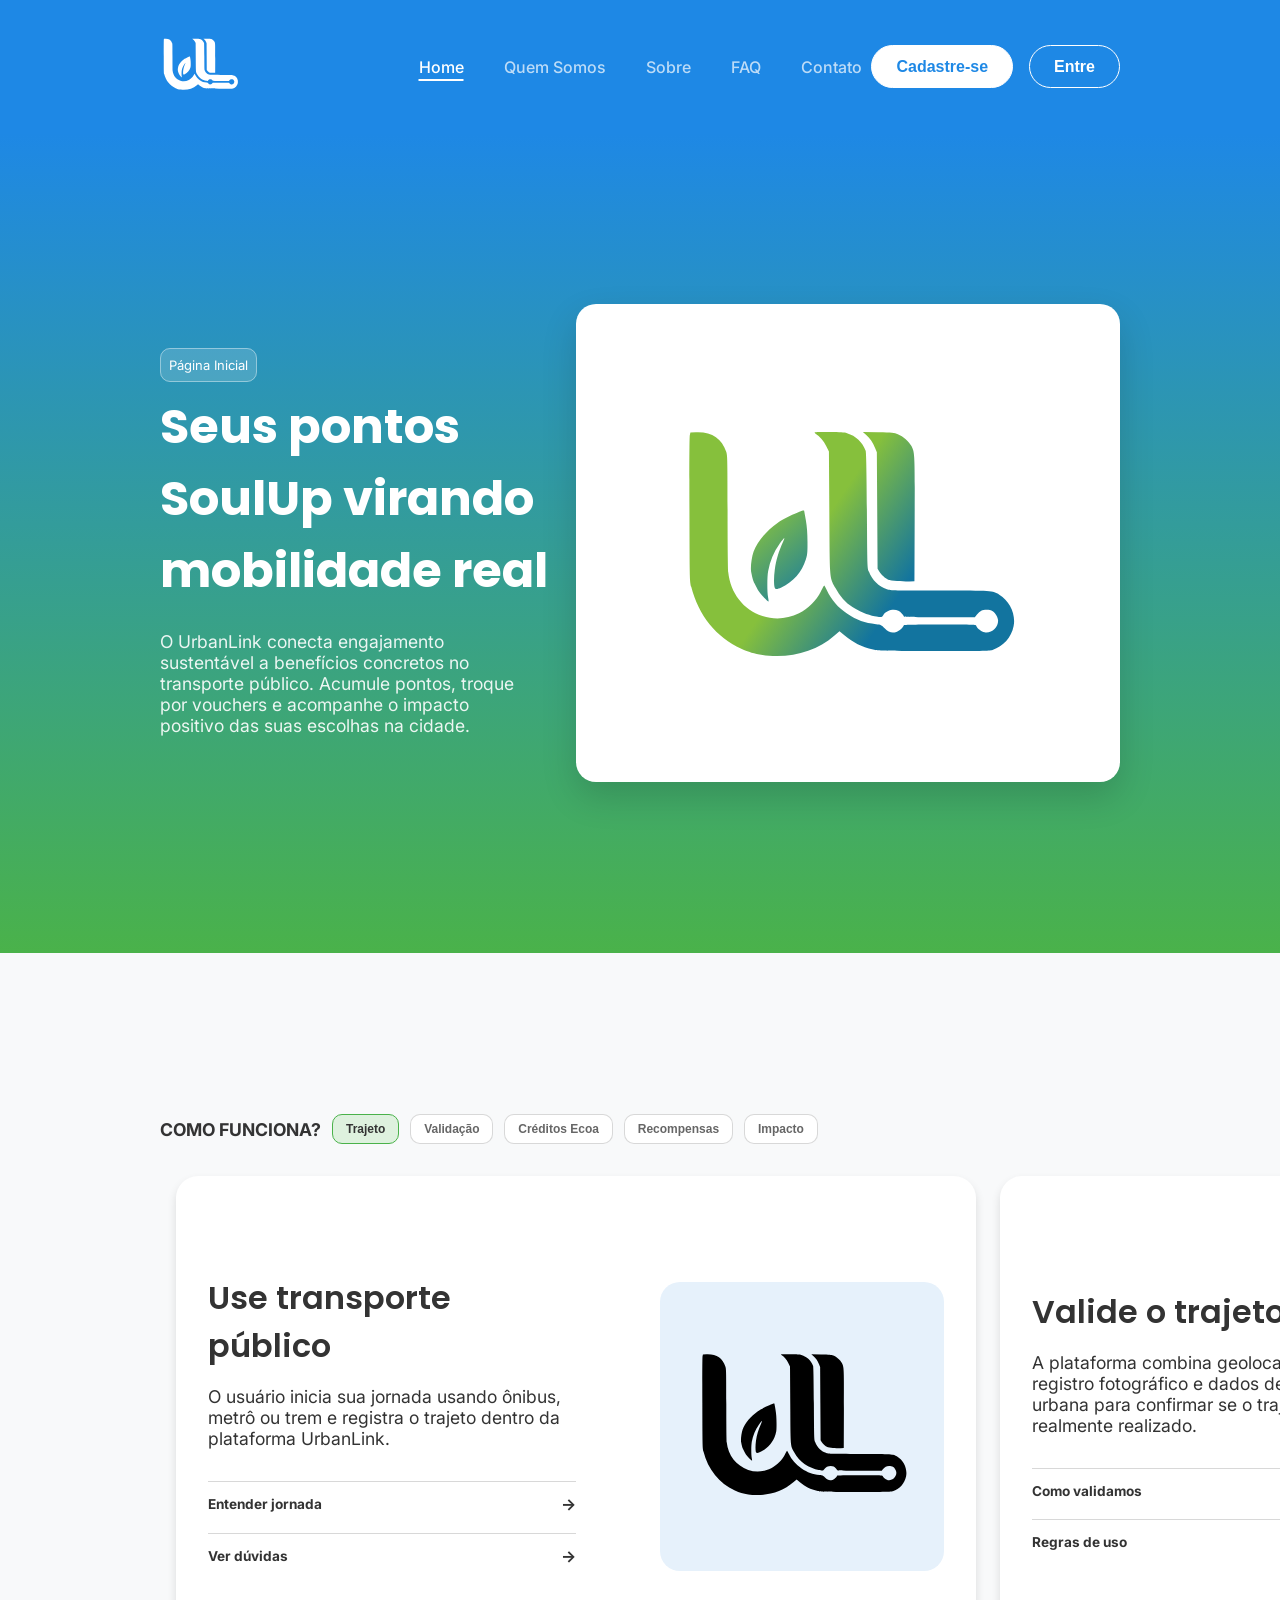
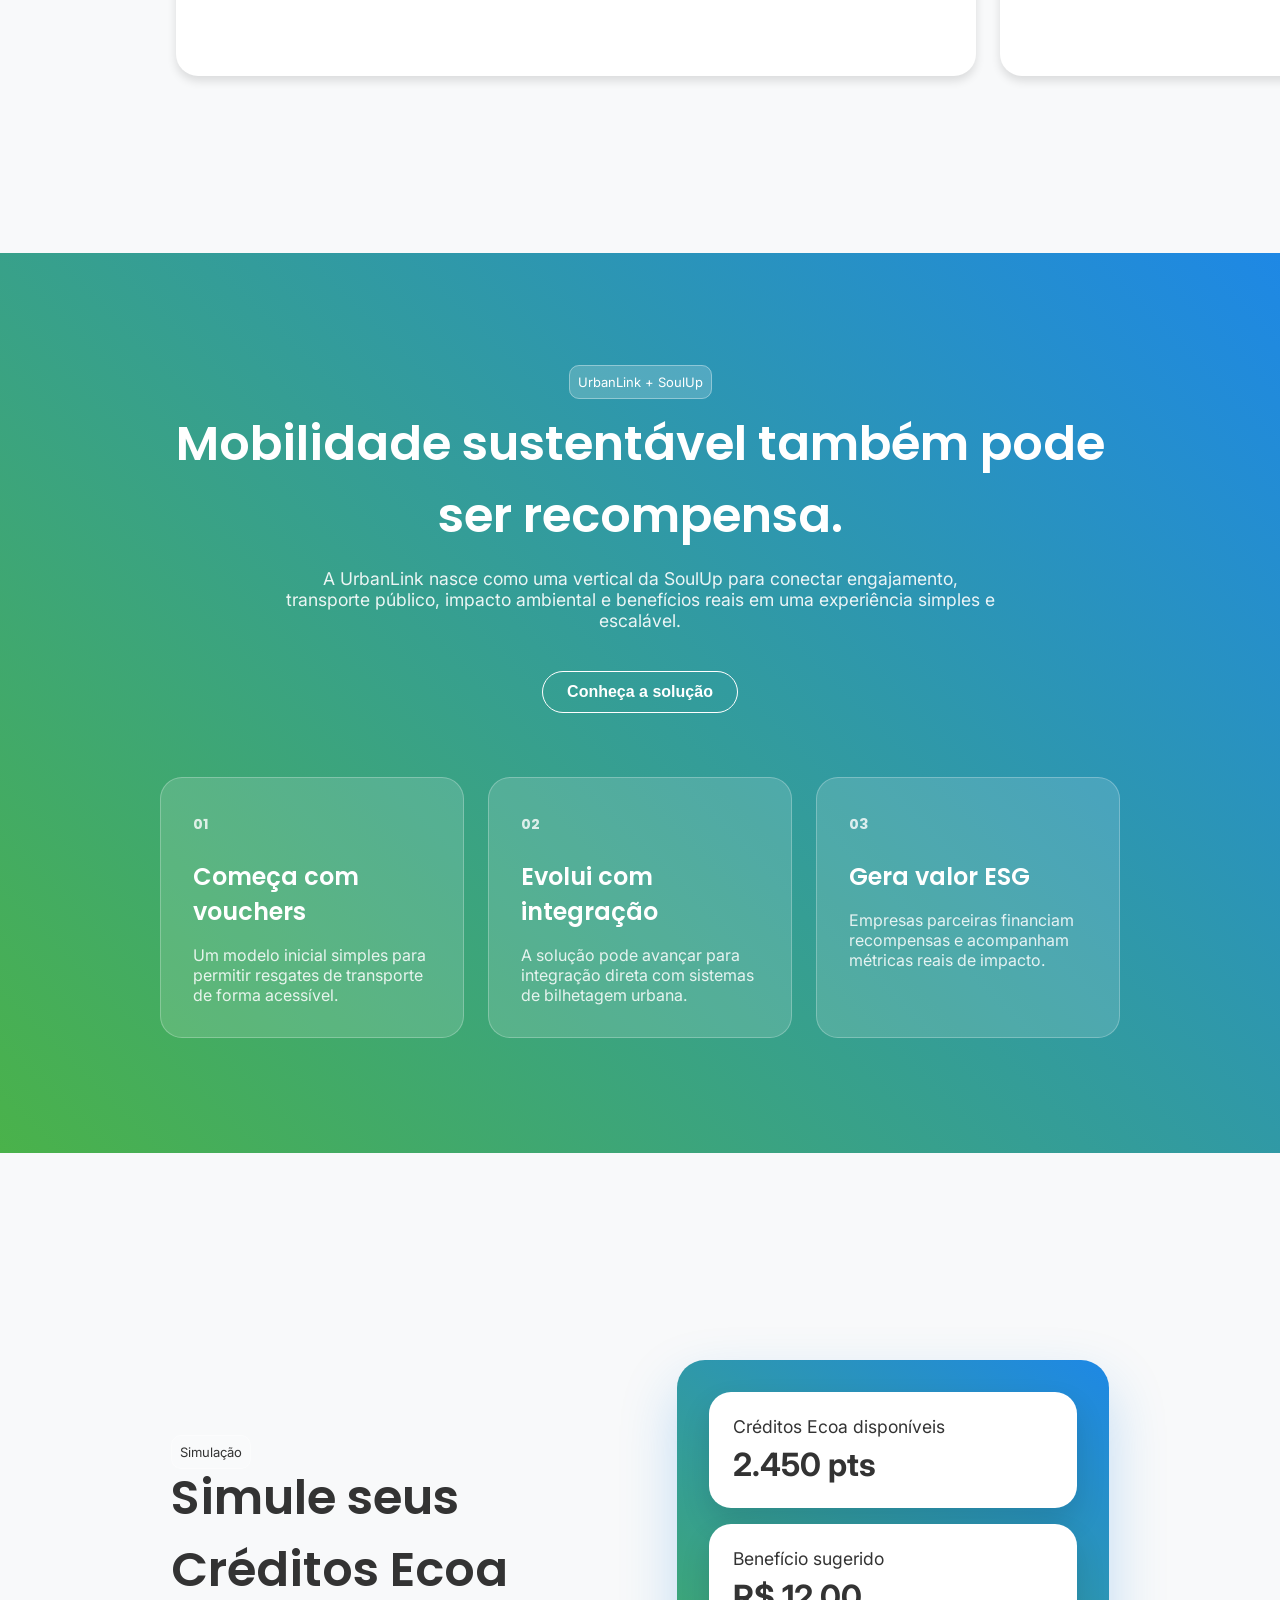
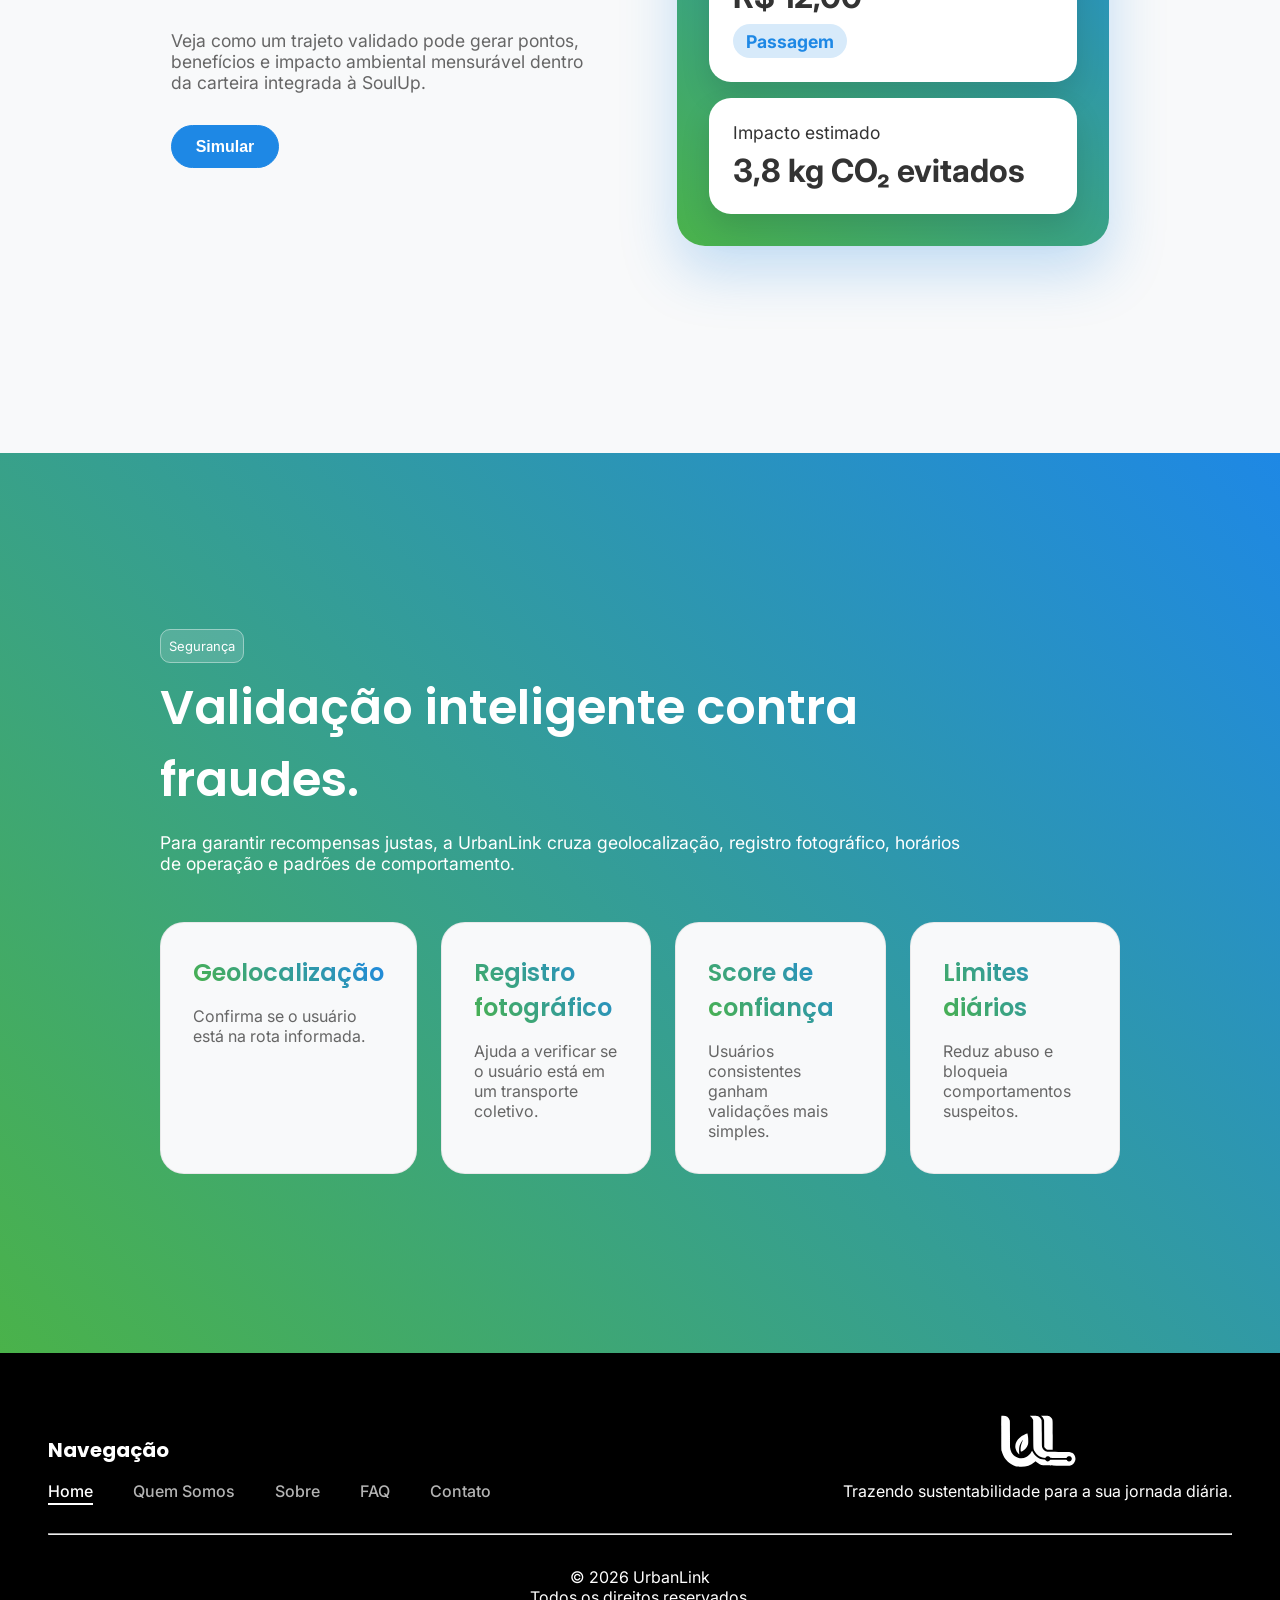
==== commit bea495bf: "Merge pull request #15 from challenge2026-Andres/ajusta-responsividade-footer ajusta responsividade " ====
--- a/index.html
+++ b/index.html
@@ -298,7 +298,7 @@
 
       <div class="footer-info">
         <img src="assets/logo_UrbanLink_branca.svg" alt="logo da UrbanLink" />
-        <p>Transformando pontos em acesso, economia e mobilidade sustentável.</p>
+        <p>Trazendo sustentabilidade para a sua jornada diária.</p>
       </div>
     </div>
 
--- a/css/styles.css
+++ b/css/styles.css
@@ -285,7 +285,6 @@
     display: flex;
     flex-direction: column;
     font-size: 16px;
-
 }
 
 .footer-info img {
@@ -319,24 +318,6 @@
     color: var(--color-danger);
 }
 
-@media (max-width: 1200px) {
-
-    header,
-    section {
-        padding: 4rem 4rem;
-    }
-
-    nav {
-        padding: 1.5rem 4rem;
-    }
-
-    /* header */
-
-    .texto-header h1 {
-        margin-bottom: 1rem;
-    }
-
-}
 
 /* RESPONSIVIDADE GERAL */
 
@@ -395,6 +376,21 @@
 
     nav {
         padding: 1.2rem 2rem;
+        justify-content: space-between;
+    }
+
+    .nav-links {
+        position: relative;
+        left: 0;
+        transform: translateX(0);
+        top: 0;
+        transform: translate(0);
+        font-weight: 500;
+        font-size: 16px;
+    }
+
+    .nav-buttons {
+        display: none;
     }
 
     header {
@@ -451,10 +447,6 @@
 
     .menu-hamburguer {
         display: block;
-    }
-
-    .nav-buttons {
-        display: none;
     }
 
     .nav-links {
@@ -498,6 +490,11 @@
         gap: 0.8rem;
     }
 
+    .footer-info {
+        margin: 0 auto;
+        text-align: center;
+    }
+
     .footer-info img {
         max-height: 60px;
     }
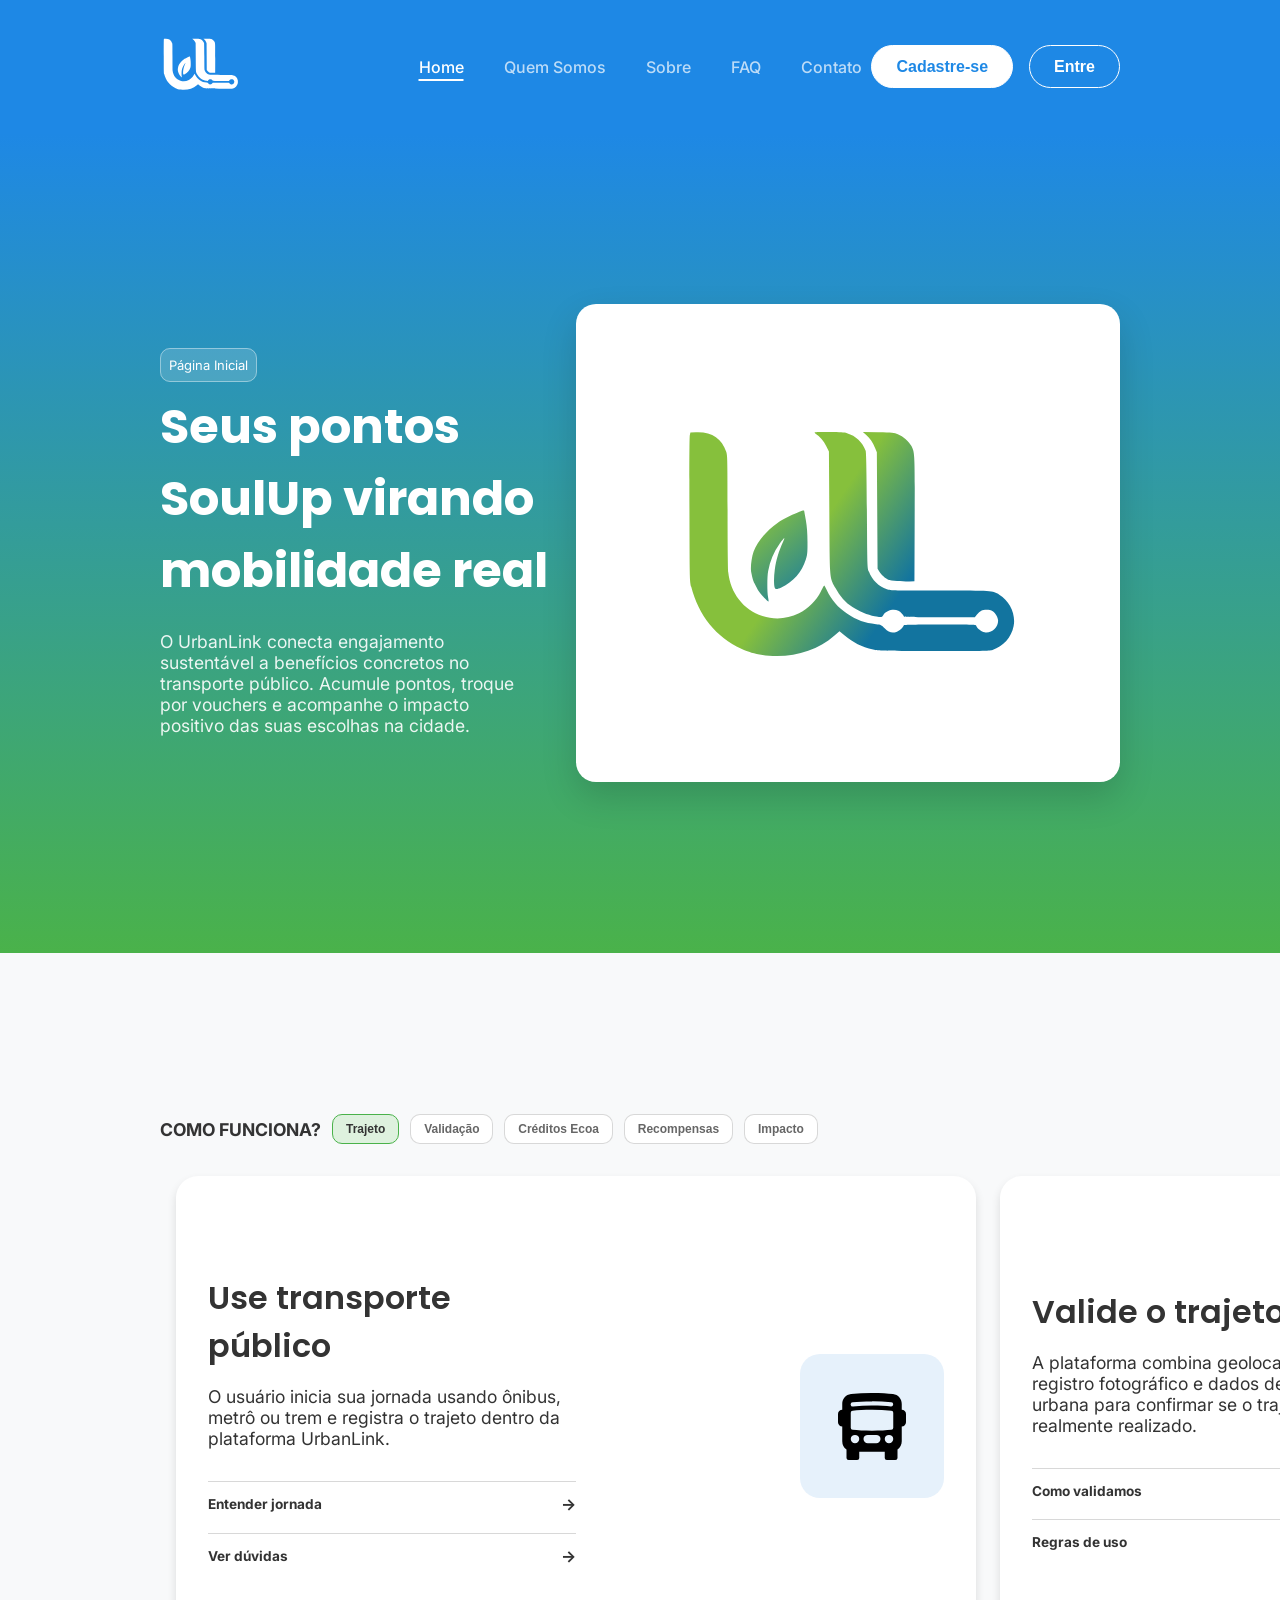
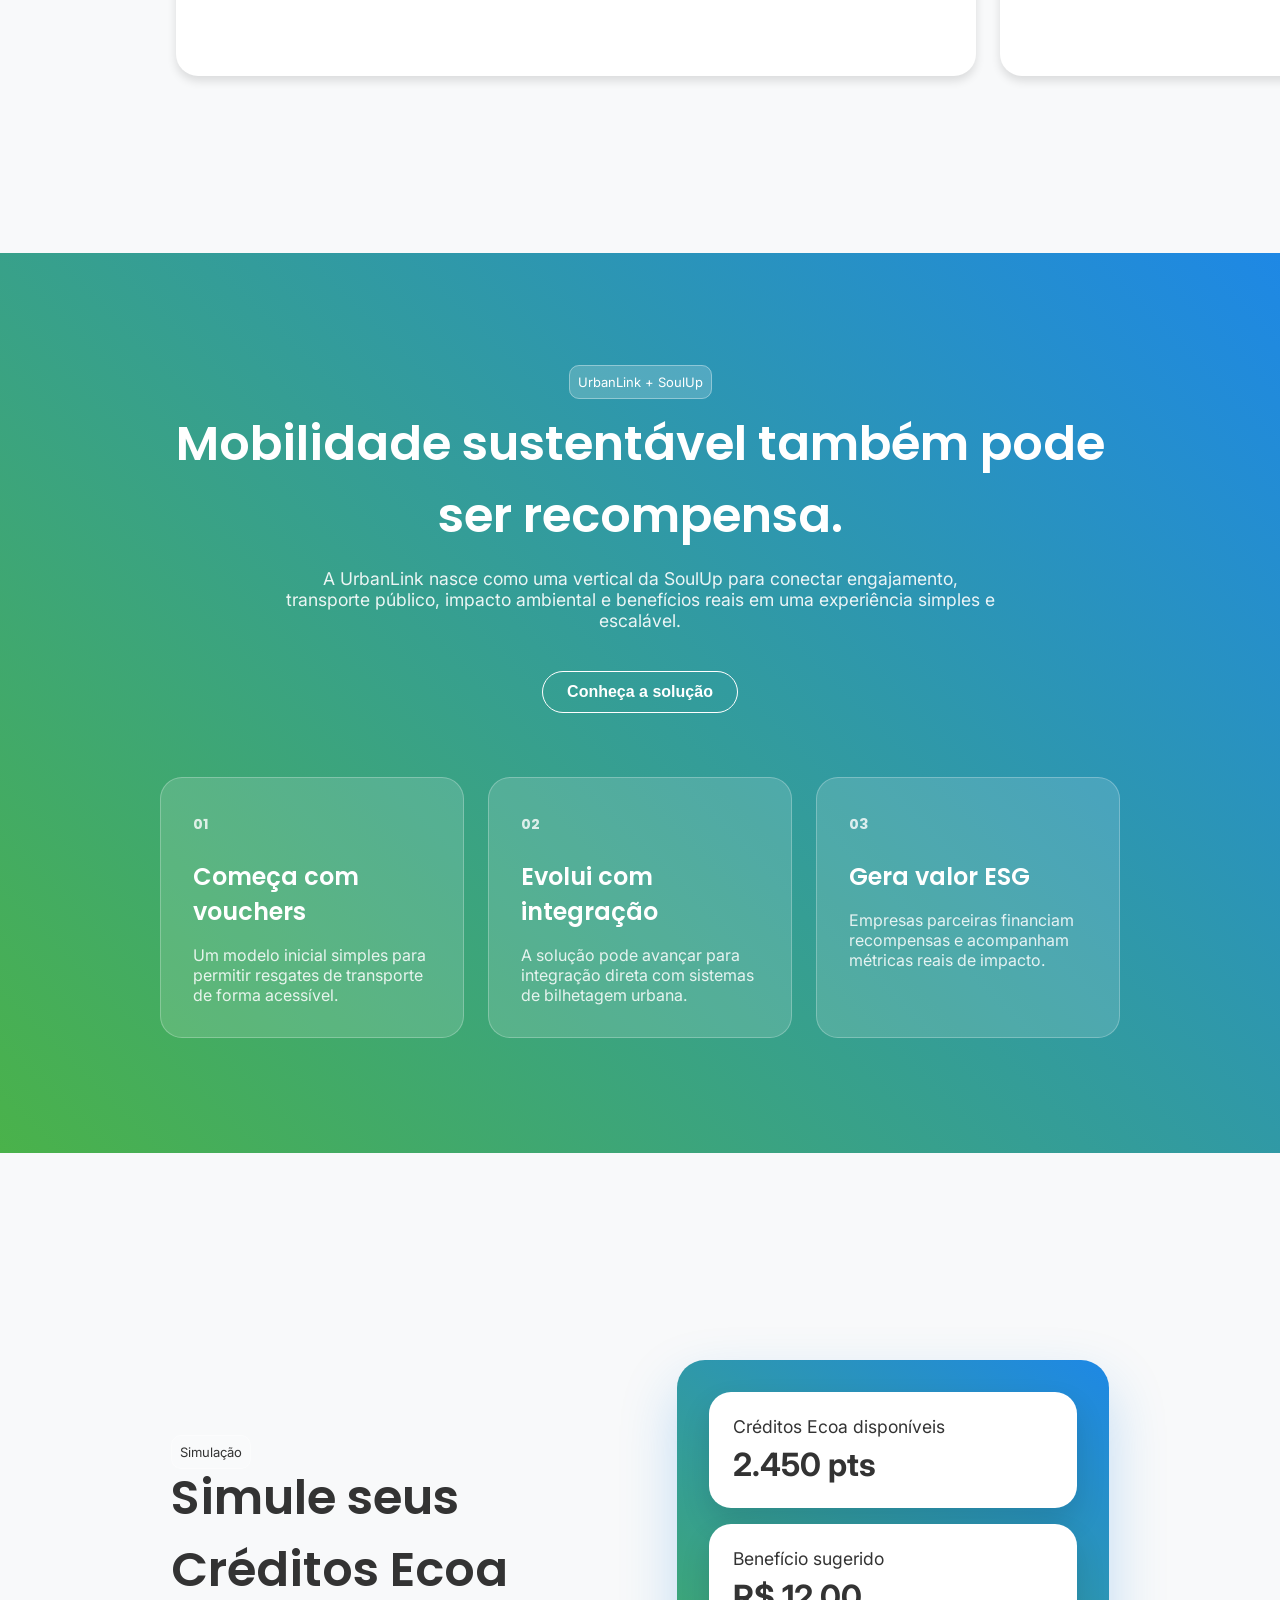
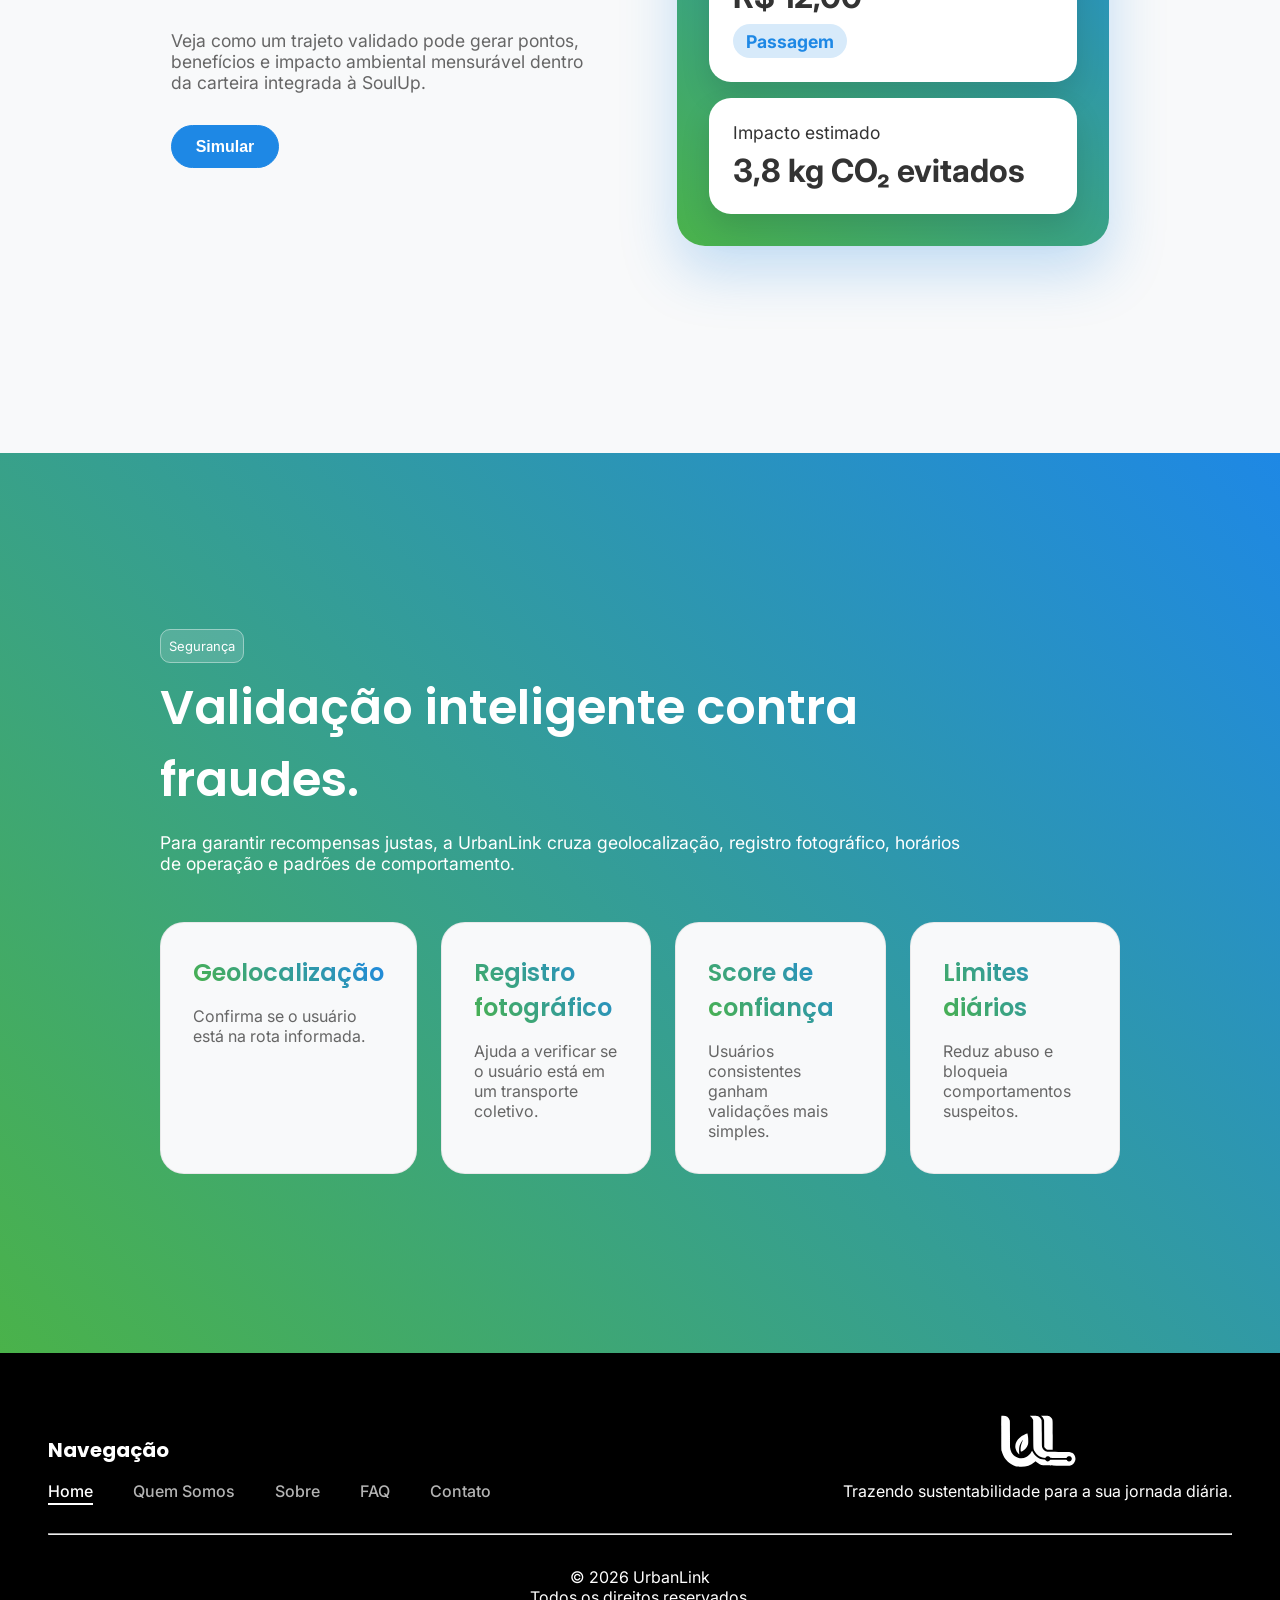
==== commit d898f46f: "adiciona icones nos cards da jornada" ====
--- a/index.html
+++ b/index.html
@@ -5,8 +5,7 @@
   <meta charset="UTF-8" />
   <meta name="viewport" content="width=device-width, initial-scale=1.0" />
 
-  <link rel="icon" type="image/x-icon" href="assets/logo_UrbanLink_branca.svg" />
-
+  <link rel="icon" type="image/x-icon" href="assets/logosUrbanLink/logo_UrbanLink_branca.svg" />
   <!-- Estilos padrao -->
   <link rel="stylesheet" href="css/styles.css" />
 
@@ -27,14 +26,14 @@
 <body>
   <nav>
     <a class="logo" href="index.html">
-      <img src="assets/logo_UrbanLink_branca.svg" alt="logo da UrbanLink" />
+      <img src="assets/logosUrbanLink/logo_UrbanLink_branca.svg" alt="logo da UrbanLink" />
     </a>
 
     <button class="menu-hamburguer" id="menu-hamburguer" aria-label="Abrir menu">
       ☰
     </button>
 
-    <ul class="nav-links">
+    <ul class="nav-links" id="nav-links">
       <li><a href="index.html" id="active_link">Home</a></li>
       <li><a href="pages/quemSomos.html">Quem Somos</a></li>
       <li><a href="pages/sobre.html">Sobre</a></li>
@@ -61,7 +60,7 @@
       </p>
     </div>
     <div class="logo-header">
-      <img src="assets/logo_UrbanLink.svg" alt="Logo grande do UrbanLink" />
+      <img src="assets/logosUrbanLink/logo_UrbanLink.svg" alt="Logo grande da UrbanLink" />
     </div>
   </header>
 
@@ -92,7 +91,7 @@
           </div>
 
           <div class="card-img colorCard-1">
-            <img src="assets/logo_UrbanLink_preta.svg" alt="" />
+            <img src="assets/icons/bus-front-fill.svg" alt="Ícone de ônibus" />
           </div>
         </article>
 
@@ -112,7 +111,7 @@
           </div>
 
           <div class="card-img colorCard-2">
-            <img src="assets/logo_UrbanLink_preta.svg" alt="" />
+            <img src="assets/icons/sign-turn-right-fill.svg" alt="Ícone de rota validada" />
           </div>
         </article>
 
@@ -131,7 +130,7 @@
           </div>
 
           <div class="card-img colorCard-3">
-            <img src="assets/logo_UrbanLink_preta.svg" alt="" />
+            <img src="assets/icons/cash-coin.svg" alt="Ícone de créditos" />
           </div>
         </article>
 
@@ -150,7 +149,7 @@
           </div>
 
           <div class="card-img colorCard-4">
-            <img src="assets/logo_UrbanLink_preta.svg" alt="" />
+            <img src="assets/icons/gift-fill.svg" alt="Ícone de recompensa" />
           </div>
         </article>
 
@@ -169,7 +168,7 @@
           </div>
 
           <div class="card-img colorCard-5">
-            <img src="assets/logo_UrbanLink_preta.svg" alt="" />
+            <img src="assets/icons/leaf.svg" alt="Ícone de impacto ambiental" />
           </div>
         </article>
       </div>
@@ -297,7 +296,7 @@
       </div>
 
       <div class="footer-info">
-        <img src="assets/logo_UrbanLink_branca.svg" alt="logo da UrbanLink" />
+        <img src="assets/logosUrbanLink/logo_UrbanLink_branca.svg" alt="Logo da UrbanLink" />
         <p>Trazendo sustentabilidade para a sua jornada diária.</p>
       </div>
     </div>
@@ -310,7 +309,8 @@
     </div>
   </footer>
 
-  <script src="js/index.js"></script>
+  <script src="js/tabCardMenu.js"></script>
+  <script src="js/script.js"></script>
 </body>
 
-</html>+</html>
--- a/css/styles.css
+++ b/css/styles.css
@@ -3,7 +3,9 @@
     margin: 0;
     padding: 0;
     box-sizing: border-box;
-}
+    -webkit-tap-highlight-color: transparent;
+}
+
 
 html,
 body {
@@ -318,6 +320,161 @@
     color: var(--color-danger);
 }
 
+/* Componente compartilhado: tabs e cards em carrossel */
+.como-funciona {
+    --card-min-width: 800px;
+    --card-min-height: 500px;
+    --card-img-box-size: 9rem;
+    --card-img-size: 4.2rem;
+    display: flex;
+    flex-direction: column;
+    justify-content: center;
+    min-height: 100vh;
+    padding: 5rem 0 5rem 10rem;
+    overflow: hidden;
+    background-color: var(--color-bg-main);
+}
+
+.como-funciona-tabs {
+    display: flex;
+    align-items: center;
+    gap: 0.7rem;
+    margin-bottom: 1rem;
+    flex-wrap: wrap;
+}
+
+.como-funciona-tabs span {
+    font-size: var(--font-size-subtitle);
+    font-weight: bold;
+    text-transform: uppercase;
+    color: var(--color-text-main);
+}
+
+.tab {
+    border: 1px solid #00000027;
+    background-color: var(--color-bg-card);
+    color: var(--color-text-muted);
+    padding: 0.45rem 0.8rem;
+    border-radius: 10px;
+    font-size: 0.75rem;
+}
+
+.tab.active {
+    background-color: color-mix(in srgb, var(--color-green-primary) 18%, white);
+    border-color: var(--color-green-primary);
+    color: var(--color-text-main);
+}
+
+.cards-container {
+    display: flex;
+    gap: 1.5rem;
+    overflow-x: auto;
+    padding: 1rem 10rem 1rem 1rem;
+    scroll-behavior: smooth;
+}
+
+.cards-container::-webkit-scrollbar {
+    display: none;
+}
+
+.card {
+    min-height: var(--card-min-height);
+    min-width: var(--card-min-width);
+    border-radius: 22px;
+    padding: 2rem;
+    display: flex;
+    justify-content: space-between;
+    align-items: center;
+    gap: 2rem;
+    overflow: hidden;
+    background-color: var(--color-bg-card);
+    box-shadow: 0 5px 10px rgba(0, 0, 0, 0.12);
+}
+
+.card-content {
+    width: 50%;
+}
+
+.card h3 {
+    font-size: var(--font-size-title-card);
+    margin-bottom: 1rem;
+    color: var(--color-text-main);
+}
+
+.card p {
+    font-size: var(--font-size-subtitle);
+    color: var(--color-text-main);
+    margin-bottom: 2rem;
+}
+
+.card-links {
+    display: flex;
+    flex-direction: column;
+    gap: 0.4rem;
+}
+
+.card-links a {
+    display: flex;
+    justify-content: space-between;
+    align-items: center;
+    width: 100%;
+    padding: 0.75rem 0;
+    border-top: 1px solid #00000027;
+    color: var(--color-text-main);
+    font-size: 0.85rem;
+    font-weight: bold;
+    text-decoration: none;
+    transition: 0.3s ease;
+}
+
+.card-links a::after {
+    content: "→";
+    font-size: 1rem;
+}
+
+.card-links a:hover {
+    padding-left: 0.4rem;
+    opacity: 0.75;
+}
+
+.card-img {
+    width: var(--card-img-box-size);
+    height: var(--card-img-box-size);
+    flex-shrink: 0;
+    padding: 0;
+    border-radius: 20px;
+    display: flex;
+    align-items: center;
+    justify-content: center;
+}
+
+.card-img img {
+    width: var(--card-img-size);
+    height: var(--card-img-size);
+    object-fit: contain;
+    filter: brightness(0);
+}
+
+.colorCard-1 {
+    background-color: #E6F1FB;
+}
+
+.colorCard-2 {
+    background-color: #EAF3DE;
+}
+
+.colorCard-3 {
+    background-color: #E1F5EE;
+}
+
+.colorCard-4 {
+    background-color: #FAEEDA;
+}
+
+.colorCard-5 {
+    background-color: #E9E6FB;
+}
+
 
 /* RESPONSIVIDADE GERAL */
 
@@ -449,8 +606,9 @@
         display: block;
     }
 
+    /* Transicao do menu mobile ao abrir e fechar */
     .nav-links {
-        display: none;
+        display: flex;
         position: absolute;
         top: 100%;
         left: 0;
@@ -460,13 +618,20 @@
         flex-direction: column;
         align-items: center;
         gap: 1.2rem;
+        z-index: 10;
+
+        max-height: 0;
+        opacity: 0;
+        overflow: hidden;
+        padding: 0;
+
+        transition: max-height 0.35s ease, opacity 0.25s ease, padding 0.3s ease;
+    }
+
+    .nav-links.active {
+        max-height: 320px;
+        opacity: 1;
         padding: 1.5rem 0;
-        font-size: 16px;
-        z-index: 10;
-    }
-
-    .nav-links.active {
-        display: flex;
     }
 
     .texto-header h1 {
@@ -498,4 +663,4 @@
     .footer-info img {
         max-height: 60px;
     }
-}+}
--- a/css/index.css
+++ b/css/index.css
@@ -1,144 +1,3 @@
-/* section como funciona */
-.como-funciona {
-    display: flex;
-    flex-direction: column;
-    justify-content: center;
-    min-height: 100vh;
-    padding: 5rem 0 5rem 10rem;
-    overflow: hidden;
-    background-color: var(--color-bg-main);
-}
-
-.como-funciona-tabs {
-    display: flex;
-    align-items: center;
-    gap: 0.7rem;
-    margin-bottom: 1rem;
-    flex-wrap: wrap;
-}
-
-.como-funciona-tabs span {
-    font-size: var(--font-size-subtitle);
-    font-weight: bold;
-    text-transform: uppercase;
-    color: var(--color-text-main);
-}
-
-.tab {
-    border: 1px solid #00000027;
-    background-color: var(--color-bg-card);
-    color: var(--color-text-muted);
-    padding: 0.45rem 0.8rem;
-    border-radius: 10px;
-    font-size: 0.75rem;
-}
-
-.tab.active {
-    background-color: color-mix(in srgb, var(--color-green-primary) 18%, white);
-    border-color: var(--color-green-primary);
-    color: var(--color-text-main);
-}
-
-.cards-container {
-    display: flex;
-    gap: 1.5rem;
-    overflow-x: auto;
-    padding: 1rem 10rem 1rem 1rem;
-}
-
-.cards-container::-webkit-scrollbar {
-    display: none;
-}
-
-.card {
-    min-height: 500px;
-    min-width: 800px;
-    border-radius: 22px;
-    padding: 2rem;
-    display: flex;
-    justify-content: space-between;
-    align-items: center;
-    gap: 2rem;
-    overflow: hidden;
-    background-color: var(--color-bg-card);
-    box-shadow: 0 5px 10px rgba(0, 0, 0, 0.12);
-}
-
-.card-content {
-    width: 50%;
-}
-
-.card h3 {
-    font-size: var(--font-size-title-card);
-    margin-bottom: 1rem;
-    color: var(--color-text-main);
-}
-
-.card p {
-    font-size: var(--font-size-subtitle);
-    color: var(--color-text-main);
-    margin-bottom: 2rem;
-}
-
-.card-links {
-    display: flex;
-    flex-direction: column;
-    gap: 0.4rem;
-}
-
-.card-links a {
-    display: flex;
-    justify-content: space-between;
-    align-items: center;
-    width: 100%;
-    padding: 0.75rem 0;
-    border-top: 1px solid #00000027;
-    color: var(--color-text-main);
-    font-size: 0.85rem;
-    font-weight: bold;
-    text-decoration: none;
-    transition: 0.3s ease;
-}
-
-.card-links a::after {
-    content: "→";
-    font-size: 1rem;
-}
-
-.card-links a:hover {
-    padding-left: 0.4rem;
-    opacity: 0.75;
-}
-
-.card-img {
-    padding: 2rem;
-    border-radius: 20px;
-}
-
-.card-img img {
-    max-width: 220px;
-}
-
-.colorCard-1 {
-    background-color: #E6F1FB;
-}
-
-.colorCard-2 {
-    background-color: #EAF3DE;
-}
-
-.colorCard-3 {
-    background-color: #E1F5EE;
-}
-
-.colorCard-4 {
-    background-color: #FAEEDA;
-}
-
-.colorCard-5 {
-    background-color: #E9E6FB;
-}
-
 /* section dashboard simulacao */
 .deashboard-simulacao-section {
     min-height: 100vh;
@@ -265,7 +124,7 @@
     cursor: pointer;
 }
 
-/* pesquisa pra saber como deixa a cor da fonte com efeito degrade */
+/* Destaque visual para os titulos dos cards de seguranca */
 .seguranca-card h3 {
     font-size: 1.5rem;
     margin-bottom: 1rem;
@@ -377,8 +236,9 @@
         min-width: 680px;
     }
 
-    .card-img img {
-        max-width: 180px;
+    .como-funciona {
+        --card-img-box-size: 8rem;
+        --card-img-size: 3.8rem;
     }
 
     .deashboard-simulacao-section,
@@ -423,8 +283,9 @@
         align-self: flex-end;
     }
 
-    .card-img img {
-        max-width: 150px;
+    .como-funciona {
+        --card-img-box-size: 7rem;
+        --card-img-size: 3.3rem;
     }
 
     .deashboard-simulacao-section {
@@ -500,11 +361,8 @@
     }
 
     .card-img {
-        padding: 1.5rem;
-    }
-
-    .card-img img {
-        max-width: 120px;
+        --card-img-box-size: 6rem;
+        --card-img-size: 2.9rem;
     }
 
     .deashboard-simulacao-section {
@@ -546,4 +404,4 @@
     .cta-card {
         padding: 1.5rem;
     }
-}+}
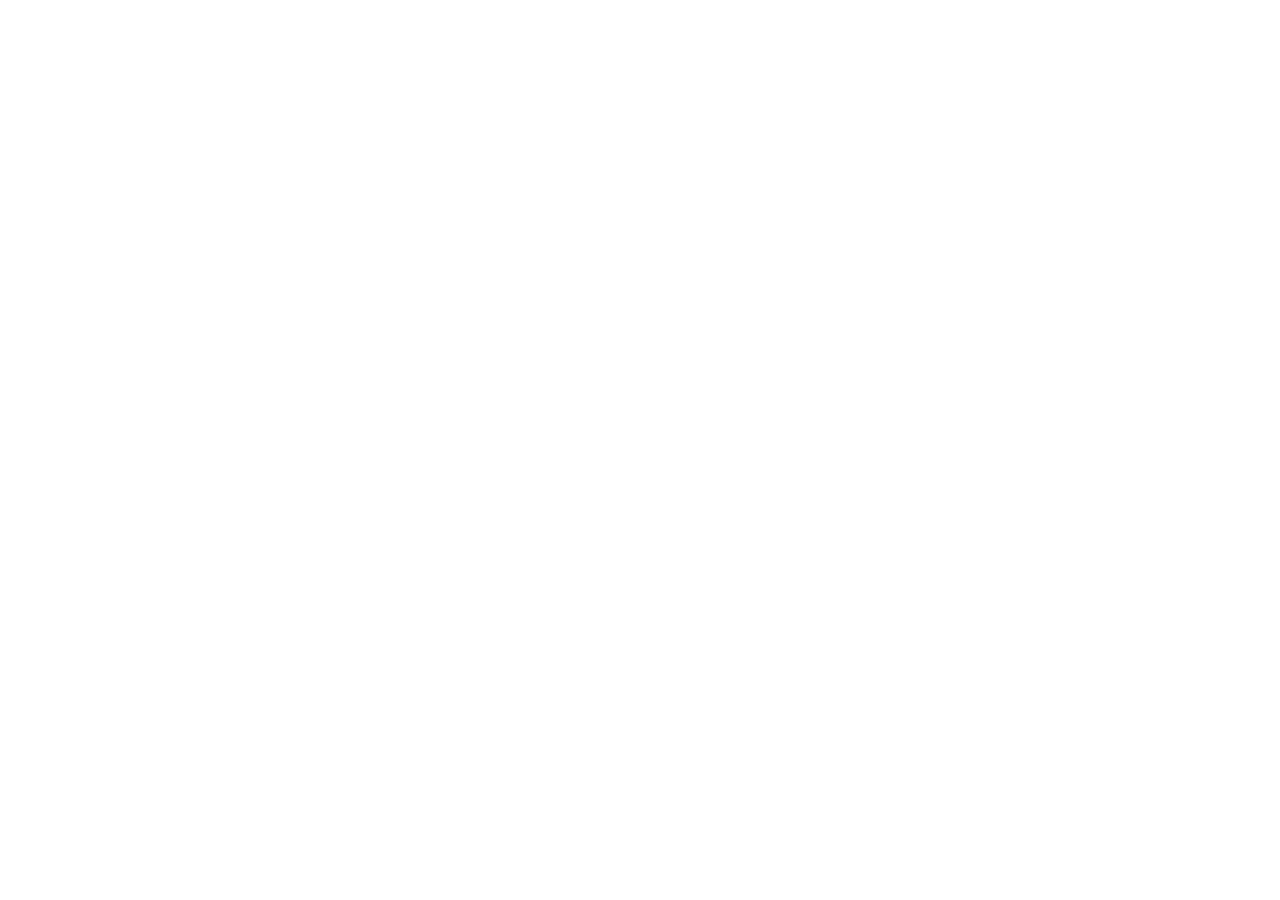
==== commit 7e740239: "chore: cria entrada da aplicacao React" ====
--- a/index.html
+++ b/index.html
@@ -1,316 +1,25 @@
 <!doctype html>
-<html lang="pt-br">
+<html lang="pt-BR">
+  <head>
+    <meta charset="UTF-8" />
+    <meta name="viewport" content="width=device-width, initial-scale=1.0" />
+    <link rel="icon" type="image/svg+xml" href="/assets/logosUrbanLink/logo_UrbanLink_branca.svg" />
+    <meta
+      name="description"
+      content="UrbanLink: pontos SoulUp virando mobilidade real. Projeto React + Vite + TypeScript + Tailwind."
+    />
 
-<head>
-  <meta charset="UTF-8" />
-  <meta name="viewport" content="width=device-width, initial-scale=1.0" />
+    <link rel="preconnect" href="https://fonts.googleapis.com" />
+    <link rel="preconnect" href="https://fonts.gstatic.com" crossorigin />
+    <link
+      href="https://fonts.googleapis.com/css2?family=Inter:ital,opsz,wght@0,14..32,100..900;1,14..32,100..900&family=Poppins:ital,wght@0,100;0,200;0,300;0,400;0,500;0,600;0,700;0,800;0,900&display=swap"
+      rel="stylesheet"
+    />
 
-  <link rel="icon" type="image/x-icon" href="assets/logosUrbanLink/logo_UrbanLink_branca.svg" />
-  <!-- Estilos padrao -->
-  <link rel="stylesheet" href="css/styles.css" />
-
-  <!-- Estilos pagina index.html -->
-  <link rel="stylesheet" href="css/index.css" />
-
-  <!-- Google fonts -->
-  <link rel="preconnect" href="https://fonts.googleapis.com" />
-  <link rel="preconnect" href="https://fonts.gstatic.com" crossorigin />
-
-  <link
-    href="https://fonts.googleapis.com/css2?family=Inter:ital,opsz,wght@0,14..32,100..900;1,14..32,100..900&family=Poppins:ital,wght@0,100;0,200;0,300;0,400;0,500;0,600;0,700;0,800;0,900&display=swap"
-    rel="stylesheet" />
-
-  <title>UrbanLink - Home</title>
-</head>
-
-<body>
-  <nav>
-    <a class="logo" href="index.html">
-      <img src="assets/logosUrbanLink/logo_UrbanLink_branca.svg" alt="logo da UrbanLink" />
-    </a>
-
-    <button class="menu-hamburguer" id="menu-hamburguer" aria-label="Abrir menu">
-      ☰
-    </button>
-
-    <ul class="nav-links" id="nav-links">
-      <li><a href="index.html" id="active_link">Home</a></li>
-      <li><a href="pages/quemSomos.html">Quem Somos</a></li>
-      <li><a href="pages/sobre.html">Sobre</a></li>
-      <li><a href="pages/faq.html">FAQ</a></li>
-      <li><a href="pages/contato.html">Contato</a></li>
-    </ul>
-
-    <div class="nav-buttons">
-      <button class="btn-branco">Cadastre-se</button>
-      <button class="btn-vazado">Entre</button>
-    </div>
-  </nav>
-
-  <header>
-    <div class="texto-header">
-      <div class="mb-1">
-        <span class="caixa-destacada">Página Inicial</span>
-      </div>
-      <h1>Seus pontos SoulUp virando mobilidade real</h1>
-      <p>
-        O UrbanLink conecta engajamento sustentável a benefícios concretos no
-        transporte público. Acumule pontos, troque por vouchers e acompanhe o
-        impacto positivo das suas escolhas na cidade.
-      </p>
-    </div>
-    <div class="logo-header">
-      <img src="assets/logosUrbanLink/logo_UrbanLink.svg" alt="Logo grande da UrbanLink" />
-    </div>
-  </header>
-
-  <main>
-    <section class="como-funciona">
-      <div class="como-funciona-tabs">
-        <span>Como funciona?</span>
-        <button class="tab active" data-target="0">Trajeto</button>
-        <button class="tab" data-target="1">Validação</button>
-        <button class="tab" data-target="2">Créditos Ecoa</button>
-        <button class="tab" data-target="3">Recompensas</button>
-        <button class="tab" data-target="4">Impacto</button>
-      </div>
-
-      <div class="cards-container">
-        <article class="card">
-          <div class="card-content">
-            <h3>Use transporte público</h3>
-            <p>
-              O usuário inicia sua jornada usando ônibus, metrô ou trem e
-              registra o trajeto dentro da plataforma UrbanLink.
-            </p>
-
-            <div class="card-links">
-              <a href="pages/sobre.html">Entender jornada</a>
-              <a href="pages/faq.html">Ver dúvidas</a>
-            </div>
-          </div>
-
-          <div class="card-img colorCard-1">
-            <img src="assets/icons/bus-front-fill.svg" alt="Ícone de ônibus" />
-          </div>
-        </article>
-
-        <article class="card">
-          <div class="card-content">
-            <h3>Valide o trajeto</h3>
-            <p>
-              A plataforma combina geolocalização, registro fotográfico e dados
-              de mobilidade urbana para confirmar se o trajeto foi realmente
-              realizado.
-            </p>
-
-            <div class="card-links">
-              <a href="pages/sobre.html">Como validamos</a>
-              <a href="pages/faq.html">Regras de uso</a>
-            </div>
-          </div>
-
-          <div class="card-img colorCard-2">
-            <img src="assets/icons/sign-turn-right-fill.svg" alt="Ícone de rota validada" />
-          </div>
-        </article>
-
-        <article class="card">
-          <div class="card-content">
-            <h3>Ganhe Créditos Ecoa</h3>
-            <p>
-              Após a validação, o usuário recebe pontos proporcionais ao trajeto
-              e ao meio de transporte utilizado.
-            </p>
-
-            <div class="card-links">
-              <a href="#dashboard">Consultar saldo</a>
-              <a href="#dashboard">Ver pontuação</a>
-            </div>
-          </div>
-
-          <div class="card-img colorCard-3">
-            <img src="assets/icons/cash-coin.svg" alt="Ícone de créditos" />
-          </div>
-        </article>
-
-        <article class="card">
-          <div class="card-content">
-            <h3>Troque por benefícios</h3>
-            <p>
-              Os Créditos Ecoa podem ser resgatados por passagens, cashback e
-              descontos em parceiros da plataforma.
-            </p>
-
-            <div class="card-links">
-              <a href="#dashboard">Simular troca</a>
-              <a href="#dashboard">Ver benefícios</a>
-            </div>
-          </div>
-
-          <div class="card-img colorCard-4">
-            <img src="assets/icons/gift-fill.svg" alt="Ícone de recompensa" />
-          </div>
-        </article>
-
-        <article class="card">
-          <div class="card-content">
-            <h3>Acompanhe seu impacto</h3>
-            <p>
-              O usuário visualiza métricas como CO₂ não emitido, quantidade de
-              trajetos realizados e evolução no sistema de gamificação.
-            </p>
-
-            <div class="card-links">
-              <a href="pages/sobre.html">Ver impacto</a>
-              <a href="#dashboard">Dashboard ambiental</a>
-            </div>
-          </div>
-
-          <div class="card-img colorCard-5">
-            <img src="assets/icons/leaf.svg" alt="Ícone de impacto ambiental" />
-          </div>
-        </article>
-      </div>
-    </section>
-
-    <section class="cta-section">
-      <div class="cta-content">
-        <span class="caixa-destacada">UrbanLink + SoulUp</span>
-        <h2>Mobilidade sustentável também pode ser recompensa.</h2>
-        <p>
-          A UrbanLink nasce como uma vertical da SoulUp para conectar
-          engajamento, transporte público, impacto ambiental e benefícios reais
-          em uma experiência simples e escalável.
-        </p>
-        <button class="btn-vazado">Conheça a solução</button>
-      </div>
-
-      <div class="cta-cards">
-        <article class="cta-card">
-          <span>01</span>
-          <h3>Começa com vouchers</h3>
-          <p>
-            Um modelo inicial simples para permitir resgates de transporte de
-            forma acessível.
-          </p>
-        </article>
-
-        <article class="cta-card">
-          <span>02</span>
-          <h3>Evolui com integração</h3>
-          <p>
-            A solução pode avançar para integração direta com sistemas de
-            bilhetagem urbana.
-          </p>
-        </article>
-
-        <article class="cta-card">
-          <span>03</span>
-          <h3>Gera valor ESG</h3>
-          <p>
-            Empresas parceiras financiam recompensas e acompanham métricas
-            reais de impacto.
-          </p>
-        </article>
-      </div>
-    </section>
-
-    <section class="deashboard-simulacao-section" id="dashboard">
-      <div class="dashboard-text">
-        <span class="caixa-destacada">Simulação</span>
-        <h2>Simule seus Créditos Ecoa</h2>
-        <p>
-          Veja como um trajeto validado pode gerar pontos, benefícios e impacto
-          ambiental mensurável dentro da carteira integrada à SoulUp.
-        </p>
-        <button class="btn-azul">Simular</button>
-      </div>
-
-      <div class="dashboard-card">
-        <div class="saldo-card">
-          <p>Créditos Ecoa disponíveis</p>
-          <p class="bold-dashboard-card">2.450 pts</p>
-        </div>
-
-        <div class="voucher-card">
-          <p>Benefício sugerido</p>
-          <p class="bold-dashboard-card">R$ 12,00</p>
-          <span>Passagem</span>
-        </div>
-
-        <div class="impacto-card">
-          <p>Impacto estimado</p>
-          <p class="bold-dashboard-card">3,8 kg CO₂ evitados</p>
-        </div>
-      </div>
-    </section>
-
-    <section class="seguranca-section">
-      <div class="seguranca-text">
-        <span class="caixa-destacada">Segurança</span>
-        <h2>Validação inteligente contra fraudes.</h2>
-        <p>
-          Para garantir recompensas justas, a UrbanLink cruza geolocalização,
-          registro fotográfico, horários de operação e padrões de
-          comportamento.
-        </p>
-      </div>
-
-      <div class="seguranca-grid">
-        <article class="seguranca-card">
-          <h3>Geolocalização</h3>
-          <p>Confirma se o usuário está na rota informada.</p>
-        </article>
-
-        <article class="seguranca-card">
-          <h3>Registro fotográfico</h3>
-          <p>Ajuda a verificar se o usuário está em um transporte coletivo.</p>
-        </article>
-
-        <article class="seguranca-card">
-          <h3>Score de confiança</h3>
-          <p>Usuários consistentes ganham validações mais simples.</p>
-        </article>
-
-        <article class="seguranca-card">
-          <h3>Limites diários</h3>
-          <p>Reduz abuso e bloqueia comportamentos suspeitos.</p>
-        </article>
-      </div>
-    </section>
-  </main>
-
-  <footer>
-    <div class="footer-container">
-      <div class="footer-links">
-        <h4>Navegação</h4>
-
-        <ul class="footer-ul">
-          <li><a href="index.html" id="active_link_footer">Home</a></li>
-          <li><a href="pages/quemSomos.html">Quem Somos</a></li>
-          <li><a href="pages/sobre.html">Sobre</a></li>
-          <li><a href="pages/faq.html">FAQ</a></li>
-          <li><a href="pages/contato.html">Contato</a></li>
-        </ul>
-      </div>
-
-      <div class="footer-info">
-        <img src="assets/logosUrbanLink/logo_UrbanLink_branca.svg" alt="Logo da UrbanLink" />
-        <p>Trazendo sustentabilidade para a sua jornada diária.</p>
-      </div>
-    </div>
-
-    <hr />
-
-    <div class="footer-bottom">
-      <p>&copy; 2026 UrbanLink</p>
-      <p>Todos os direitos reservados.</p>
-    </div>
-  </footer>
-
-  <script src="js/tabCardMenu.js"></script>
-  <script src="js/script.js"></script>
-</body>
-
+    <title>UrbanLink</title>
+  </head>
+  <body>
+    <div id="root"></div>
+    <script type="module" src="/src/main.tsx"></script>
+  </body>
 </html>
